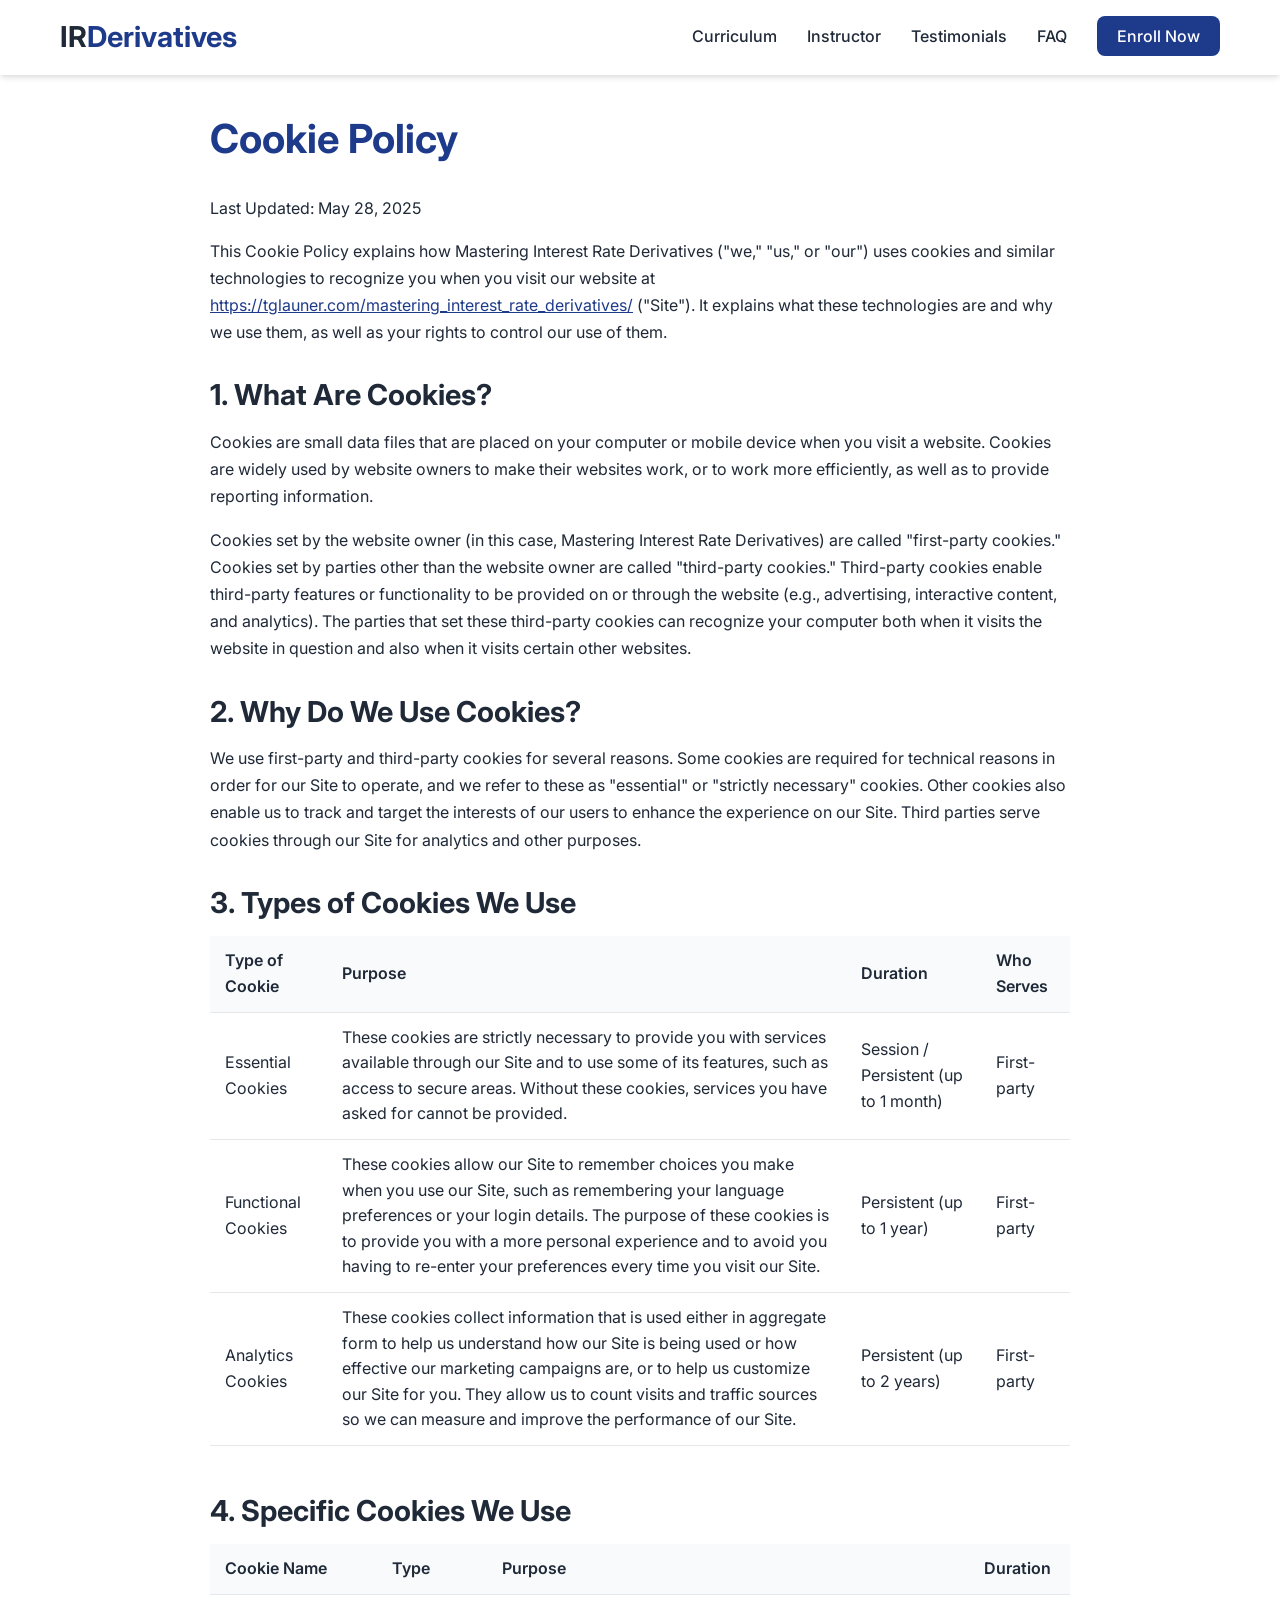
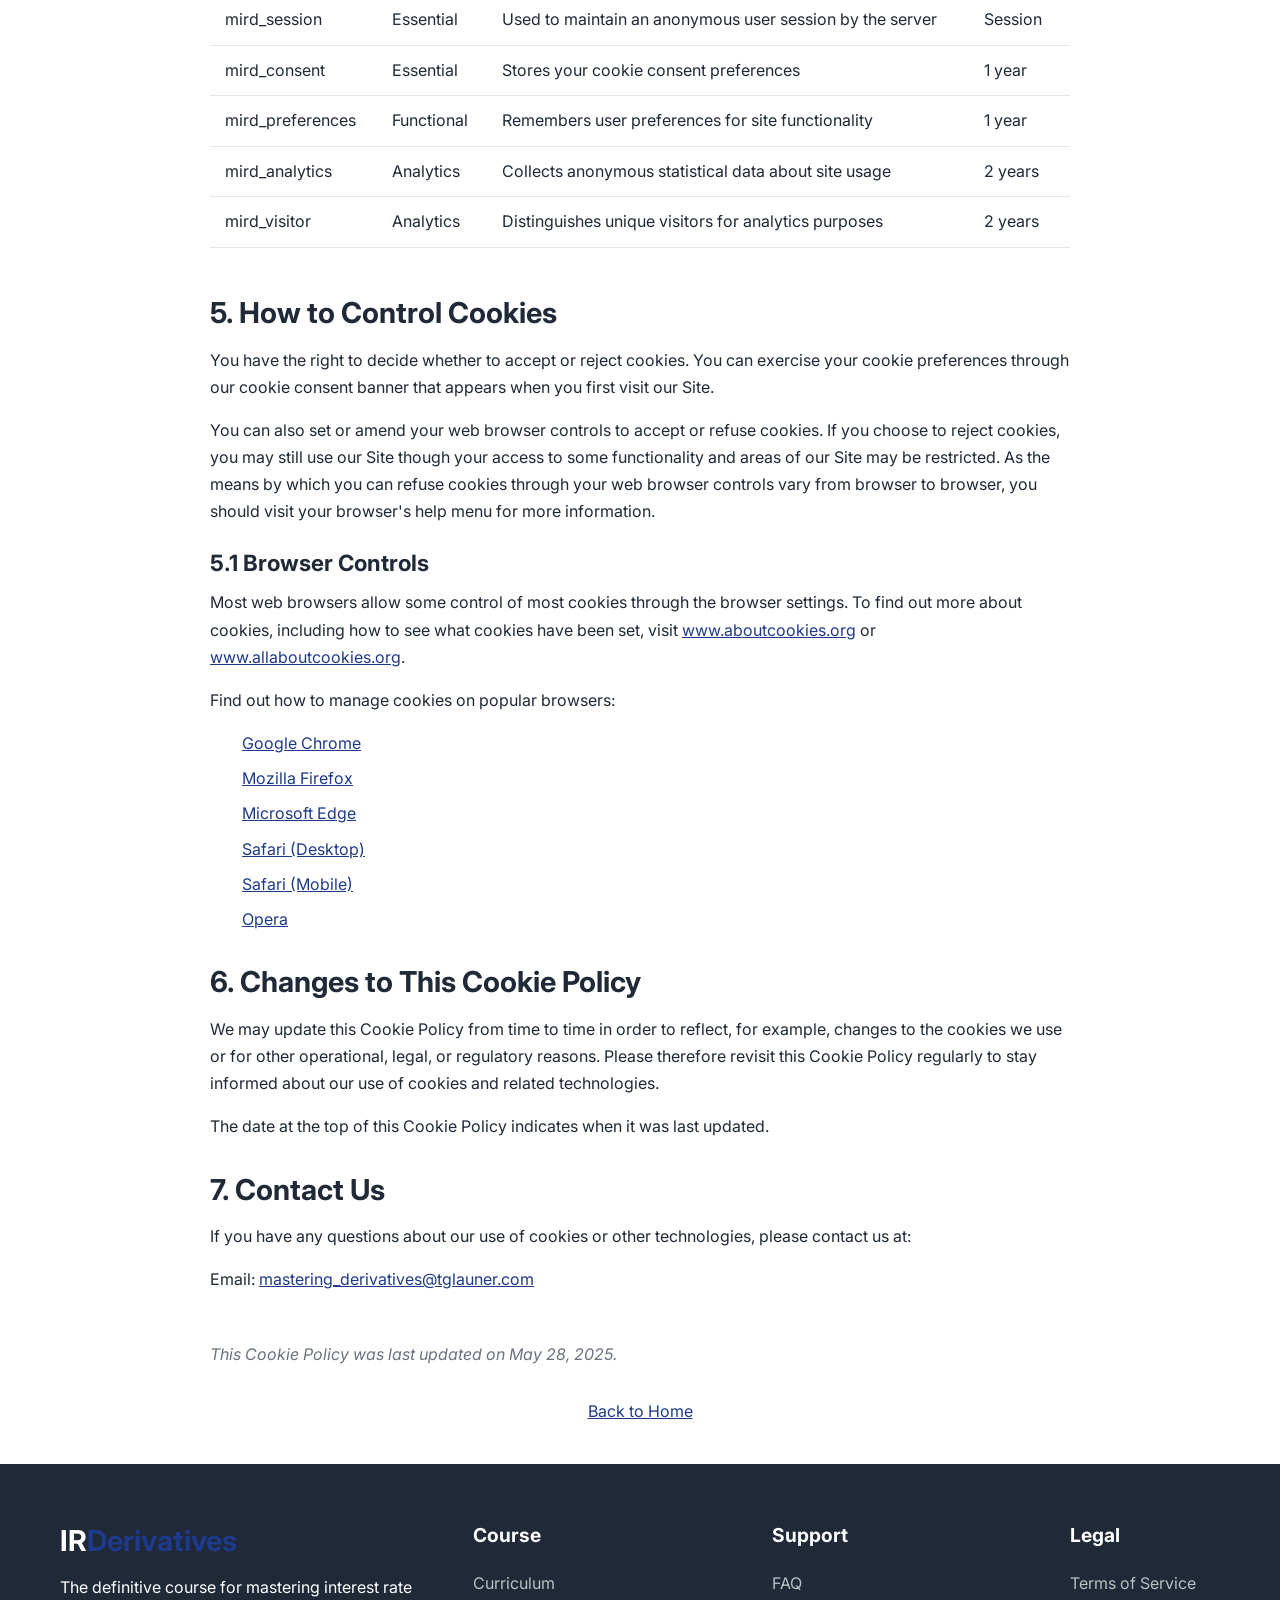
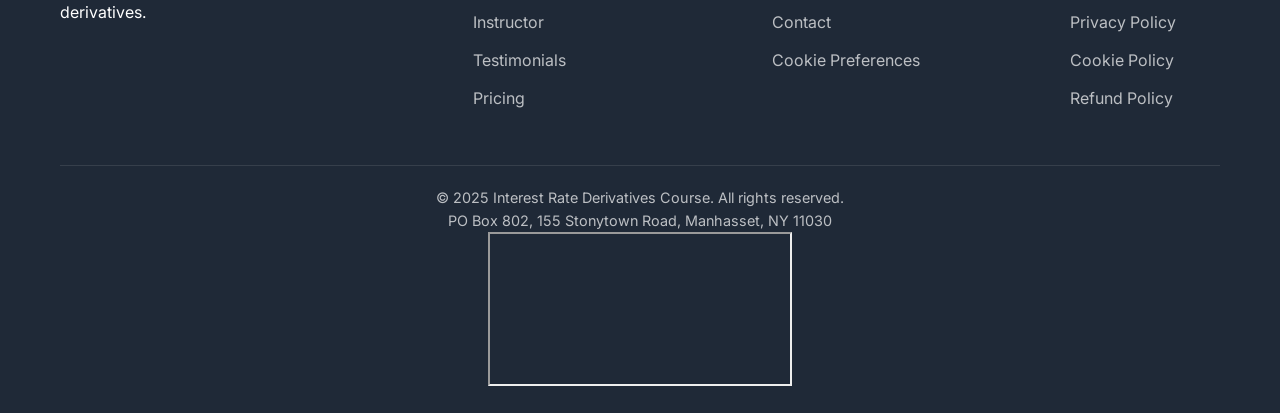
==== cookie-policy.html @ 21327c21 "Add local project files" ====
<!DOCTYPE html>
<html lang="en">
<head>
    <meta charset="UTF-8">
    <meta name="viewport" content="width=device-width, initial-scale=1.0">
    <title>Cookie Policy | Mastering Interest Rate Derivatives</title>
    <link rel="stylesheet" href="styles.css">
    <link rel="stylesheet" href="https://cdnjs.cloudflare.com/ajax/libs/font-awesome/6.0.0/css/all.min.css">
    <link rel="preconnect" href="https://fonts.googleapis.com">
    <link rel="preconnect" href="https://fonts.gstatic.com" crossorigin>
    <link href="https://fonts.googleapis.com/css2?family=Inter:wght@300;400;500;600;700&display=swap" rel="stylesheet">
    <link rel="icon" type="image/png" href="images/IRD_favicon.png">
    <style>
        .policy-content {
            max-width: 900px;
            margin: 0 auto;
            padding: 40px 20px;
        }
        
        .policy-content h1 {
            font-size: 2.5rem;
            margin-bottom: 2rem;
            color: var(--primary-color);
        }
        
        .policy-content h2 {
            font-size: 1.8rem;
            margin-top: 2rem;
            margin-bottom: 1rem;
            color: var(--text-color);
        }
        
        .policy-content h3 {
            font-size: 1.4rem;
            margin-top: 1.5rem;
            margin-bottom: 0.8rem;
            color: var(--text-color);
        }
        
        .policy-content p {
            margin-bottom: 1rem;
            line-height: 1.7;
        }
        
        .policy-content ul, .policy-content ol {
            margin-bottom: 1.5rem;
            padding-left: 2rem;
        }
        
        .policy-content li {
            margin-bottom: 0.5rem;
            line-height: 1.7;
        }
        
        .policy-content a {
            color: var(--primary-color);
            text-decoration: underline;
        }
        
        .policy-content a:hover {
            color: var(--secondary-color);
        }
        
        .policy-content .last-updated {
            font-style: italic;
            margin-top: 3rem;
            color: var(--light-text);
        }
        
        .policy-content .table-container {
            overflow-x: auto;
            margin-bottom: 2rem;
        }
        
        .policy-content table {
            width: 100%;
            border-collapse: collapse;
            margin-bottom: 1rem;
        }
        
        .policy-content th, .policy-content td {
            padding: 12px 15px;
            text-align: left;
            border-bottom: 1px solid var(--border-color);
        }
        
        .policy-content th {
            background-color: var(--light-background);
            font-weight: 600;
        }
        
        .policy-content tr:hover {
            background-color: rgba(0, 0, 0, 0.02);
        }
        
        .back-to-home {
            display: block;
            margin-top: 30px;
            text-align: center;
        }
    </style>
</head>
<body>
    <header>
        <div class="container">
            <div class="logo">
                <h1>IR<span>Derivatives</span></h1>
            </div>
            <nav>
                <ul>
                    <li><a href="index.html#curriculum">Curriculum</a></li>
                    <li><a href="index.html#instructor">Instructor</a></li>
                    <li><a href="index.html#testimonials">Testimonials</a></li>
                    <li><a href="index.html#faq">FAQ</a></li>
                    <li><a href="index.html#pricing" class="nav-cta">Enroll Now</a></li>
                </ul>
            </nav>
        </div>
    </header>

    <section class="policy-content">
        <h1>Cookie Policy</h1>
        
        <p>Last Updated: May 28, 2025</p>
        
        <p>This Cookie Policy explains how Mastering Interest Rate Derivatives ("we," "us," or "our") uses cookies and similar technologies to recognize you when you visit our website at <a href="https://tglauner.com/mastering_interest_rate_derivatives/">https://tglauner.com/mastering_interest_rate_derivatives/</a> ("Site"). It explains what these technologies are and why we use them, as well as your rights to control our use of them.</p>
        
        <h2>1. What Are Cookies?</h2>
        
        <p>Cookies are small data files that are placed on your computer or mobile device when you visit a website. Cookies are widely used by website owners to make their websites work, or to work more efficiently, as well as to provide reporting information.</p>
        
        <p>Cookies set by the website owner (in this case, Mastering Interest Rate Derivatives) are called "first-party cookies." Cookies set by parties other than the website owner are called "third-party cookies." Third-party cookies enable third-party features or functionality to be provided on or through the website (e.g., advertising, interactive content, and analytics). The parties that set these third-party cookies can recognize your computer both when it visits the website in question and also when it visits certain other websites.</p>
        
        <h2>2. Why Do We Use Cookies?</h2>
        
        <p>We use first-party and third-party cookies for several reasons. Some cookies are required for technical reasons in order for our Site to operate, and we refer to these as "essential" or "strictly necessary" cookies. Other cookies also enable us to track and target the interests of our users to enhance the experience on our Site. Third parties serve cookies through our Site for analytics and other purposes.</p>
        
        <h2>3. Types of Cookies We Use</h2>
        
        <div class="table-container">
            <table>
                <thead>
                    <tr>
                        <th>Type of Cookie</th>
                        <th>Purpose</th>
                        <th>Duration</th>
                        <th>Who Serves</th>
                    </tr>
                </thead>
                <tbody>
                    <tr>
                        <td>Essential Cookies</td>
                        <td>These cookies are strictly necessary to provide you with services available through our Site and to use some of its features, such as access to secure areas. Without these cookies, services you have asked for cannot be provided.</td>
                        <td>Session / Persistent (up to 1 month)</td>
                        <td>First-party</td>
                    </tr>
                    <tr>
                        <td>Functional Cookies</td>
                        <td>These cookies allow our Site to remember choices you make when you use our Site, such as remembering your language preferences or your login details. The purpose of these cookies is to provide you with a more personal experience and to avoid you having to re-enter your preferences every time you visit our Site.</td>
                        <td>Persistent (up to 1 year)</td>
                        <td>First-party</td>
                    </tr>
                    <tr>
                        <td>Analytics Cookies</td>
                        <td>These cookies collect information that is used either in aggregate form to help us understand how our Site is being used or how effective our marketing campaigns are, or to help us customize our Site for you. They allow us to count visits and traffic sources so we can measure and improve the performance of our Site.</td>
                        <td>Persistent (up to 2 years)</td>
                        <td>First-party</td>
                    </tr>
                </tbody>
            </table>
        </div>
        
        <h2>4. Specific Cookies We Use</h2>
        
        <div class="table-container">
            <table>
                <thead>
                    <tr>
                        <th>Cookie Name</th>
                        <th>Type</th>
                        <th>Purpose</th>
                        <th>Duration</th>
                    </tr>
                </thead>
                <tbody>
                    <tr>
                        <td>mird_session</td>
                        <td>Essential</td>
                        <td>Used to maintain an anonymous user session by the server</td>
                        <td>Session</td>
                    </tr>
                    <tr>
                        <td>mird_consent</td>
                        <td>Essential</td>
                        <td>Stores your cookie consent preferences</td>
                        <td>1 year</td>
                    </tr>
                    <tr>
                        <td>mird_preferences</td>
                        <td>Functional</td>
                        <td>Remembers user preferences for site functionality</td>
                        <td>1 year</td>
                    </tr>
                    <tr>
                        <td>mird_analytics</td>
                        <td>Analytics</td>
                        <td>Collects anonymous statistical data about site usage</td>
                        <td>2 years</td>
                    </tr>
                    <tr>
                        <td>mird_visitor</td>
                        <td>Analytics</td>
                        <td>Distinguishes unique visitors for analytics purposes</td>
                        <td>2 years</td>
                    </tr>
                </tbody>
            </table>
        </div>
        
        <h2>5. How to Control Cookies</h2>
        
        <p>You have the right to decide whether to accept or reject cookies. You can exercise your cookie preferences through our cookie consent banner that appears when you first visit our Site.</p>
        
        <p>You can also set or amend your web browser controls to accept or refuse cookies. If you choose to reject cookies, you may still use our Site though your access to some functionality and areas of our Site may be restricted. As the means by which you can refuse cookies through your web browser controls vary from browser to browser, you should visit your browser's help menu for more information.</p>
        
        <h3>5.1 Browser Controls</h3>
        <p>Most web browsers allow some control of most cookies through the browser settings. To find out more about cookies, including how to see what cookies have been set, visit <a href="https://www.aboutcookies.org/" target="_blank">www.aboutcookies.org</a> or <a href="https://www.allaboutcookies.org/" target="_blank">www.allaboutcookies.org</a>.</p>
        
        <p>Find out how to manage cookies on popular browsers:</p>
        <ul>
            <li><a href="https://support.google.com/accounts/answer/61416" target="_blank">Google Chrome</a></li>
            <li><a href="https://support.mozilla.org/en-US/kb/enhanced-tracking-protection-firefox-desktop" target="_blank">Mozilla Firefox</a></li>
            <li><a href="https://support.microsoft.com/en-us/windows/microsoft-edge-browsing-data-and-privacy-bb8174ba-9d73-dcf2-9b4a-c582b4e640dd" target="_blank">Microsoft Edge</a></li>
            <li><a href="https://support.apple.com/en-us/HT201265" target="_blank">Safari (Desktop)</a></li>
            <li><a href="https://support.apple.com/en-us/HT201265" target="_blank">Safari (Mobile)</a></li>
            <li><a href="https://help.opera.com/en/latest/web-preferences/" target="_blank">Opera</a></li>
        </ul>
        
        <h2>6. Changes to This Cookie Policy</h2>
        
        <p>We may update this Cookie Policy from time to time in order to reflect, for example, changes to the cookies we use or for other operational, legal, or regulatory reasons. Please therefore revisit this Cookie Policy regularly to stay informed about our use of cookies and related technologies.</p>
        
        <p>The date at the top of this Cookie Policy indicates when it was last updated.</p>
        
        <h2>7. Contact Us</h2>
        
        <p>If you have any questions about our use of cookies or other technologies, please contact us at:</p>
        <p>Email: <a href="mailto:mastering_derivatives@tglauner.com">mastering_derivatives@tglauner.com</a></p>
        
        <p class="last-updated">This Cookie Policy was last updated on May 28, 2025.</p>
        
        <a href="index.html" class="back-to-home">Back to Home</a>
    </section>

    <div id="footer-placeholder"></div>

    <script src="script.js"></script>
    <script src="footer.js"></script>
</body>
</html>
---- styles.css ----
/* Global Styles */
:root {
    --primary-color: #1e3a8a;
    --secondary-color: #1e40af;
    --accent-color: #dc2626;
    --text-color: #1f2937;
    --light-text: #6b7280;
    --background-color: #ffffff;
    --light-background: #f8fafc;
    --border-color: #e5e7eb;
    --success-color: #10b981;
    --danger-color: #ef4444;
    --box-shadow: 0 4px 6px -1px rgba(0, 0, 0, 0.1), 0 2px 4px -1px rgba(0, 0, 0, 0.06);
    --border-radius: 8px;
    --transition: all 0.3s ease;
}

* {
    margin: 0;
    padding: 0;
    box-sizing: border-box;
}

body {
    font-family: 'Inter', sans-serif;
    color: var(--text-color);
    line-height: 1.6;
    background-color: var(--background-color);
}

.container {
    width: 100%;
    max-width: 1200px;
    margin: 0 auto;
    padding: 0 20px;
}

h1, h2, h3, h4, h5, h6 {
    font-weight: 700;
    line-height: 1.2;
    margin-bottom: 1rem;
}

p {
    margin-bottom: 1rem;
}

a {
    text-decoration: none;
    color: var(--primary-color);
    transition: var(--transition);
}

a:hover {
    color: var(--secondary-color);
}

ul {
    list-style: none;
}

img {
    max-width: 100%;
    height: auto;
}

section {
    padding: 80px 0;
}

.highlight {
    color: var(--danger-color);
    font-weight: 700;
}

/* Header Styles */
header {
    background-color: var(--background-color);
    box-shadow: var(--box-shadow);
    position: sticky;
    top: 0;
    z-index: 100;
    padding: 20px 0;
}

header .container {
    display: flex;
    justify-content: space-between;
    align-items: center;
}

.logo h1 {
    font-size: 1.8rem;
    margin-bottom: 0;
}

.logo span {
    color: var(--primary-color);
}

nav ul {
    display: flex;
    gap: 30px;
}

nav a {
    color: var(--text-color);
    font-weight: 500;
}

nav a:hover {
    color: var(--primary-color);
}

.nav-cta {
    background-color: var(--primary-color);
    color: white !important;
    padding: 10px 20px;
    border-radius: var(--border-radius);
}

.nav-cta:hover {
    background-color: var(--secondary-color);
}

/* Hero Section */
.hero {
    background: linear-gradient(135deg, #f0f9ff 0%, #e0f2fe 100%);
    padding: 100px 0;
}

.hero-content {
    display: flex;
    align-items: center;
    gap: 60px;
}

.hero-text {
    flex: 1;
}

.hero-text h1 {
    font-size: 3rem;
    margin-bottom: 0.5rem;
    color: var(--text-color);
}

.hero-text h2 {
    font-size: 1.8rem;
    color: var(--primary-color);
    margin-bottom: 1rem;
}

.hero-image {
    flex: 1;
    border-radius: var(--border-radius);
    overflow: hidden;
    box-shadow: var(--box-shadow);
}

.rating {
    display: flex;
    align-items: center;
    gap: 10px;
    margin-bottom: 1.5rem;
}

.stars {
    color: var(--accent-color);
}

.cta-container {
    margin-top: 2rem;
}

.price-container {
    display: flex;
    align-items: center;
    gap: 15px;
    margin-bottom: 1rem;
}

.original-price {
    font-size: 1.5rem;
    color: var(--light-text);
    text-decoration: line-through;
}

.discount-price {
    font-size: 2rem;
    font-weight: 700;
    color: var(--primary-color);
}

.cta-button {
    display: inline-block;
    background-color: var(--accent-color);
    color: white;
    font-weight: 700;
    padding: 15px 30px;
    border-radius: var(--border-radius);
    font-size: 1.1rem;
    transition: var(--transition);
    margin-bottom: 1rem;
}

.cta-button:hover {
    background-color: #e89806;
    color: white;
    transform: translateY(-2px);
}

.countdown-container {
    margin-top: 1rem;
}

.countdown-container p {
    font-size: 0.9rem;
    margin-bottom: 0.5rem;
}

#countdown {
    display: flex;
    gap: 15px;
}

.countdown-item {
    display: flex;
    flex-direction: column;
    align-items: center;
    background-color: var(--primary-color);
    color: white;
    padding: 10px;
    border-radius: var(--border-radius);
    min-width: 60px;
}

.countdown-item span:first-child {
    font-size: 1.5rem;
    font-weight: 700;
}

.countdown-label {
    font-size: 0.8rem;
}

/* Value Proposition Section */
.value-proposition {
    background-color: var(--background-color);
    text-align: center;
}

.value-proposition h2 {
    font-size: 2.2rem;
    margin-bottom: 3rem;
}

.benefits {
    display: grid;
    grid-template-columns: repeat(auto-fit, minmax(250px, 1fr));
    gap: 30px;
}

.benefit-card {
    background-color: var(--light-background);
    padding: 30px;
    border-radius: var(--border-radius);
    box-shadow: var(--box-shadow);
    transition: var(--transition);
}

.benefit-card:hover {
    transform: translateY(-5px);
}

.benefit-icon {
    font-size: 2.5rem;
    color: var(--primary-color);
    margin-bottom: 1rem;
}

.benefit-card h3 {
    font-size: 1.3rem;
    margin-bottom: 1rem;
}

/* Instructor Section */
.instructor {
    background-color: var(--light-background);
}

.instructor-profile {
    display: flex;
    align-items: center;
    gap: 50px;
}

.instructor-image {
    flex: 1;
    max-width: 400px;
}

.instructor-image img {
    border-radius: var(--border-radius);
    box-shadow: var(--box-shadow);
}

.instructor-info {
    flex: 1.5;
}

.instructor-info h2 {
    font-size: 2.2rem;
}

.instructor-info h3 {
    font-size: 1.8rem;
    color: var(--primary-color);
    margin-bottom: 0.5rem;
}

.instructor-title {
    font-size: 1.1rem;
    color: var(--light-text);
    margin-bottom: 1.5rem;
}

.instructor-credentials {
    display: flex;
    flex-wrap: wrap;
    gap: 20px;
    margin-top: 1.5rem;
}

.credential {
    display: flex;
    align-items: center;
    gap: 10px;
    background-color: var(--background-color);
    padding: 10px 15px;
    border-radius: var(--border-radius);
    box-shadow: var(--box-shadow);
}

.credential i {
    color: var(--primary-color);
}

/* Curriculum Section */
.curriculum h2 {
    font-size: 2.2rem;
    text-align: center;
    margin-bottom: 3rem;
}

.curriculum-container {
    display: grid;
    grid-template-columns: 2fr 1fr;
    gap: 40px;
}

.module {
    background-color: var(--light-background);
    border-radius: var(--border-radius);
    overflow: hidden;
    margin-bottom: 15px;
    box-shadow: var(--box-shadow);
}

.module-header {
    display: flex;
    justify-content: space-between;
    align-items: center;
    padding: 20px;
    background-color: var(--background-color);
    cursor: pointer;
}

.module-header h3 {
    margin-bottom: 0;
    font-size: 1.1rem;
}

.toggle-icon {
    color: var(--primary-color);
    transition: var(--transition);
}

.module-content {
    padding: 0 20px 20px;
    display: none;
}

.module-content ul {
    margin-top: 1rem;
    padding-left: 20px;
}

.module-content ul li {
    margin-bottom: 0.5rem;
    position: relative;
    padding-left: 20px;
}

.module-content ul li:before {
    content: "•";
    color: var(--primary-color);
    position: absolute;
    left: 0;
}

.preview-container {
    background-color: var(--light-background);
    padding: 30px;
    border-radius: var(--border-radius);
    box-shadow: var(--box-shadow);
}

.preview-container h3 {
    text-align: center;
    margin-bottom: 1.5rem;
}

.video-preview {
    position: relative;
    border-radius: var(--border-radius);
    overflow: hidden;
    margin-bottom: 1.5rem;
    cursor: pointer;
}

.play-button {
    position: absolute;
    top: 50%;
    left: 50%;
    transform: translate(-50%, -50%);
    background-color: rgba(0, 0, 0, 0.7);
    color: white;
    width: 60px;
    height: 60px;
    border-radius: 50%;
    display: flex;
    justify-content: center;
    align-items: center;
    font-size: 1.5rem;
    transition: var(--transition);
}

.video-preview:hover .play-button {
    background-color: var(--primary-color);
}

.secondary-cta {
    display: block;
    background-color: var(--primary-color);
    color: white;
    text-align: center;
    padding: 15px;
    border-radius: var(--border-radius);
    font-weight: 600;
    transition: var(--transition);
}

.secondary-cta:hover {
    background-color: var(--secondary-color);
    color: white;
}

/* Audience Section */
.audience {
    background-color: var(--light-background);
    text-align: center;
}

.audience h2 {
    font-size: 2.2rem;
    margin-bottom: 3rem;
}

.persona-cards {
    display: grid;
    grid-template-columns: repeat(auto-fit, minmax(220px, 1fr));
    gap: 30px;
}

.persona-card {
    background-color: var(--background-color);
    padding: 30px;
    border-radius: var(--border-radius);
    box-shadow: var(--box-shadow);
    transition: var(--transition);
}

.persona-card:hover {
    transform: translateY(-5px);
}

.persona-icon {
    font-size: 2.5rem;
    color: var(--primary-color);
    margin-bottom: 1rem;
}

.persona-card h3 {
    font-size: 1.3rem;
    margin-bottom: 1rem;
}

/* Testimonials Section */
.testimonials {
    text-align: center;
}

.testimonials h2 {
    font-size: 2.2rem;
    margin-bottom: 3rem;
}

.testimonial-cards {
    display: grid;
    grid-template-columns: repeat(auto-fit, minmax(300px, 1fr));
    gap: 30px;
}

.testimonial-card {
    background-color: var(--light-background);
    padding: 30px;
    border-radius: var(--border-radius);
    box-shadow: var(--box-shadow);
    text-align: left;
}

.testimonial-rating {
    color: var(--accent-color);
    margin-bottom: 1rem;
}

.testimonial-text {
    font-style: italic;
    margin-bottom: 1.5rem;
}

.testimonial-author {
    display: flex;
    align-items: center;
    gap: 15px;
}

.testimonial-author img {
    width: 50px;
    height: 50px;
    border-radius: 50%;
    object-fit: cover;
}

.testimonial-author h4 {
    margin-bottom: 0.2rem;
}

.testimonial-author p {
    font-size: 0.9rem;
    color: var(--light-text);
    margin-bottom: 0;
}

/* Offer Section */
.offer {
    background: linear-gradient(135deg, #1e3a8a 0%, #3b82f6 100%);
    color: white;
}

.offer-content {
    background-color: rgba(255, 255, 255, 0.1);
    padding: 40px;
    border-radius: var(--border-radius);
    box-shadow: var(--box-shadow);
    position: relative;
    overflow: hidden;
}

.offer-badge {
    position: absolute;
    top: 40px;
    right: -55px;
    background-color: var(--accent-color);
    color: white;
    padding: 5px 50px;
    transform: rotate(45deg);
    font-weight: 700;
    font-size: 0.9rem;
}

.offer h2 {
    font-size: 2.2rem;
    margin-bottom: 2rem;
    text-align: center;
}

.offer-details {
    display: flex;
    justify-content: space-around;
    align-items: center;
    flex-wrap: wrap;
    gap: 30px;
    margin-bottom: 2rem;
}

.offer-pricing {
    display: flex;
    align-items: center;
    gap: 15px;
}

.offer-pricing .original-price {
    color: rgba(255, 255, 255, 0.7);
}

.offer-pricing .discount-price {
    color: white;
    font-size: 2.5rem;
}

#countdown-offer {
    display: flex;
    gap: 15px;
}

#countdown-offer .countdown-item {
    background-color: rgba(255, 255, 255, 0.2);
}

.coupon-code {
    text-align: center;
    margin-bottom: 2rem;
}

.coupon-code p {
    margin-bottom: 0.5rem;
}

.coupon-code .code {
    display: inline-block;
    background-color: white;
    color: var(--primary-color);
    padding: 10px 20px;
    border-radius: var(--border-radius);
    font-weight: 700;
    font-size: 1.2rem;
    letter-spacing: 1px;
}

.offer-features {
    margin-bottom: 2rem;
}

.offer-features h3 {
    margin-bottom: 1rem;
}

.offer-features ul {
    display: grid;
    grid-template-columns: repeat(auto-fit, minmax(250px, 1fr));
    gap: 15px;
}

.offer-features li {
    display: flex;
    align-items: center;
    gap: 10px;
}

.offer-features li i {
    color: var(--accent-color);
}

.primary-cta {
    display: block;
    background-color: var(--accent-color);
    color: white;
    text-align: center;
    padding: 15px;
    border-radius: var(--border-radius);
    font-weight: 700;
    font-size: 1.2rem;
    margin: 0 auto;
    max-width: 400px;
    transition: var(--transition);
}

.primary-cta:hover {
    background-color: #e89806;
    color: white;
    transform: translateY(-2px);
}

.seats-limited {
    text-align: center;
    margin-top: 1rem;
    font-size: 0.9rem;
}

/* FAQ Section */
.faq h2 {
    font-size: 2.2rem;
    text-align: center;
    margin-bottom: 3rem;
}

.faq-item {
    background-color: var(--light-background);
    border-radius: var(--border-radius);
    overflow: hidden;
    margin-bottom: 15px;
    box-shadow: var(--box-shadow);
}

.faq-question {
    display: flex;
    justify-content: space-between;
    align-items: center;
    padding: 20px;
    background-color: var(--background-color);
    cursor: pointer;
}

.faq-question h3 {
    margin-bottom: 0;
    font-size: 1.1rem;
}

.faq-answer {
    padding: 0 20px 20px;
    display: none;
}

/* Guarantee Section */
.guarantee {
    background-color: var(--light-background);
}

.guarantee-content {
    display: flex;
    align-items: center;
    gap: 30px;
    background-color: var(--background-color);
    padding: 40px;
    border-radius: var(--border-radius);
    box-shadow: var(--box-shadow);
}

.guarantee-icon {
    font-size: 3rem;
    color: var(--success-color);
}

.guarantee-text h2 {
    font-size: 1.8rem;
    margin-bottom: 1rem;
}

.guarantee-text p {
    margin-bottom: 0;
}

/* Final CTA Section */
.final-cta {
    text-align: center;
    background: linear-gradient(135deg, #f0f9ff 0%, #e0f2fe 100%);
}

.final-cta h2 {
    font-size: 2.2rem;
    margin-bottom: 1rem;
}

.final-cta p {
    font-size: 1.2rem;
    margin-bottom: 2rem;
}

.final-countdown {
    margin-top: 1.5rem;
}

.final-countdown p {
    font-size: 1rem;
    margin-bottom: 0;
}

#final-timer {
    font-weight: 700;
    color: var(--primary-color);
}

/* Footer */
footer {
    background-color: #1f2937;
    color: white;
    padding: 60px 0 20px;
}

.footer-content {
    display: flex;
    justify-content: space-between;
    flex-wrap: wrap;
    gap: 40px;
    margin-bottom: 40px;
}

.footer-logo {
    flex: 1;
    min-width: 250px;
}

.footer-logo h2 {
    font-size: 1.8rem;
    margin-bottom: 1rem;
}

.footer-logo span {
    color: var(--primary-color);
}

.footer-links {
    flex: 2;
    display: flex;
    justify-content: space-between;
    flex-wrap: wrap;
    gap: 30px;
}

.footer-column {
    min-width: 150px;
}

.footer-column h3 {
    font-size: 1.2rem;
    margin-bottom: 1.5rem;
    color: white;
}

.footer-column ul li {
    margin-bottom: 0.8rem;
}

.footer-column a {
    color: rgba(255, 255, 255, 0.7);
    transition: var(--transition);
}

.footer-column a:hover {
    color: white;
}

.footer-bottom {
    text-align: center;
    padding-top: 20px;
    border-top: 1px solid rgba(255, 255, 255, 0.1);
}

.footer-bottom p {
    font-size: 0.9rem;
    color: rgba(255, 255, 255, 0.7);
    margin-bottom: 0;
}

.footer-contact {
    margin-top: 20px;
}

.footer-contact .address {
    margin-bottom: 10px;
}

.footer-contact iframe {
    width: 100%;
    border: 0;
    height: 200px;
}

/* Responsive Styles */
@media (max-width: 992px) {
    .hero-content {
        flex-direction: column;
    }
    
    .instructor-profile {
        flex-direction: column;
    }
    
    .curriculum-container {
        grid-template-columns: 1fr;
    }
    
    .guarantee-content {
        flex-direction: column;
        text-align: center;
    }
}

@media (max-width: 768px) {
    header .container {
        flex-direction: column;
        gap: 20px;
    }
    
    nav ul {
        flex-wrap: wrap;
        justify-content: center;
        gap: 15px;
    }
    
    .hero {
        padding: 60px 0;
    }
    
    .hero-text h1 {
        font-size: 2.5rem;
    }
    
    .hero-text h2 {
        font-size: 1.5rem;
    }
    
    section {
        padding: 60px 0;
    }
    
    .value-proposition h2,
    .instructor-info h2,
    .curriculum h2,
    .audience h2,
    .testimonials h2,
    .offer h2,
    .faq h2,
    .final-cta h2 {
        font-size: 1.8rem;
    }
    
    .offer-details {
        flex-direction: column;
        gap: 20px;
    }
}

@media (max-width: 576px) {
    .countdown-item {
        min-width: 50px;
        padding: 8px;
    }
    
    .countdown-item span:first-child {
        font-size: 1.2rem;
    }
    
    .countdown-label {
        font-size: 0.7rem;
    }
    
    .benefit-card,
    .persona-card,
    .testimonial-card {
        padding: 20px;
    }
    
    .offer-content {
        padding: 30px 20px;
    }
    
    .primary-cta,
    .secondary-cta {
        padding: 12px;
        font-size: 1rem;
    }
}
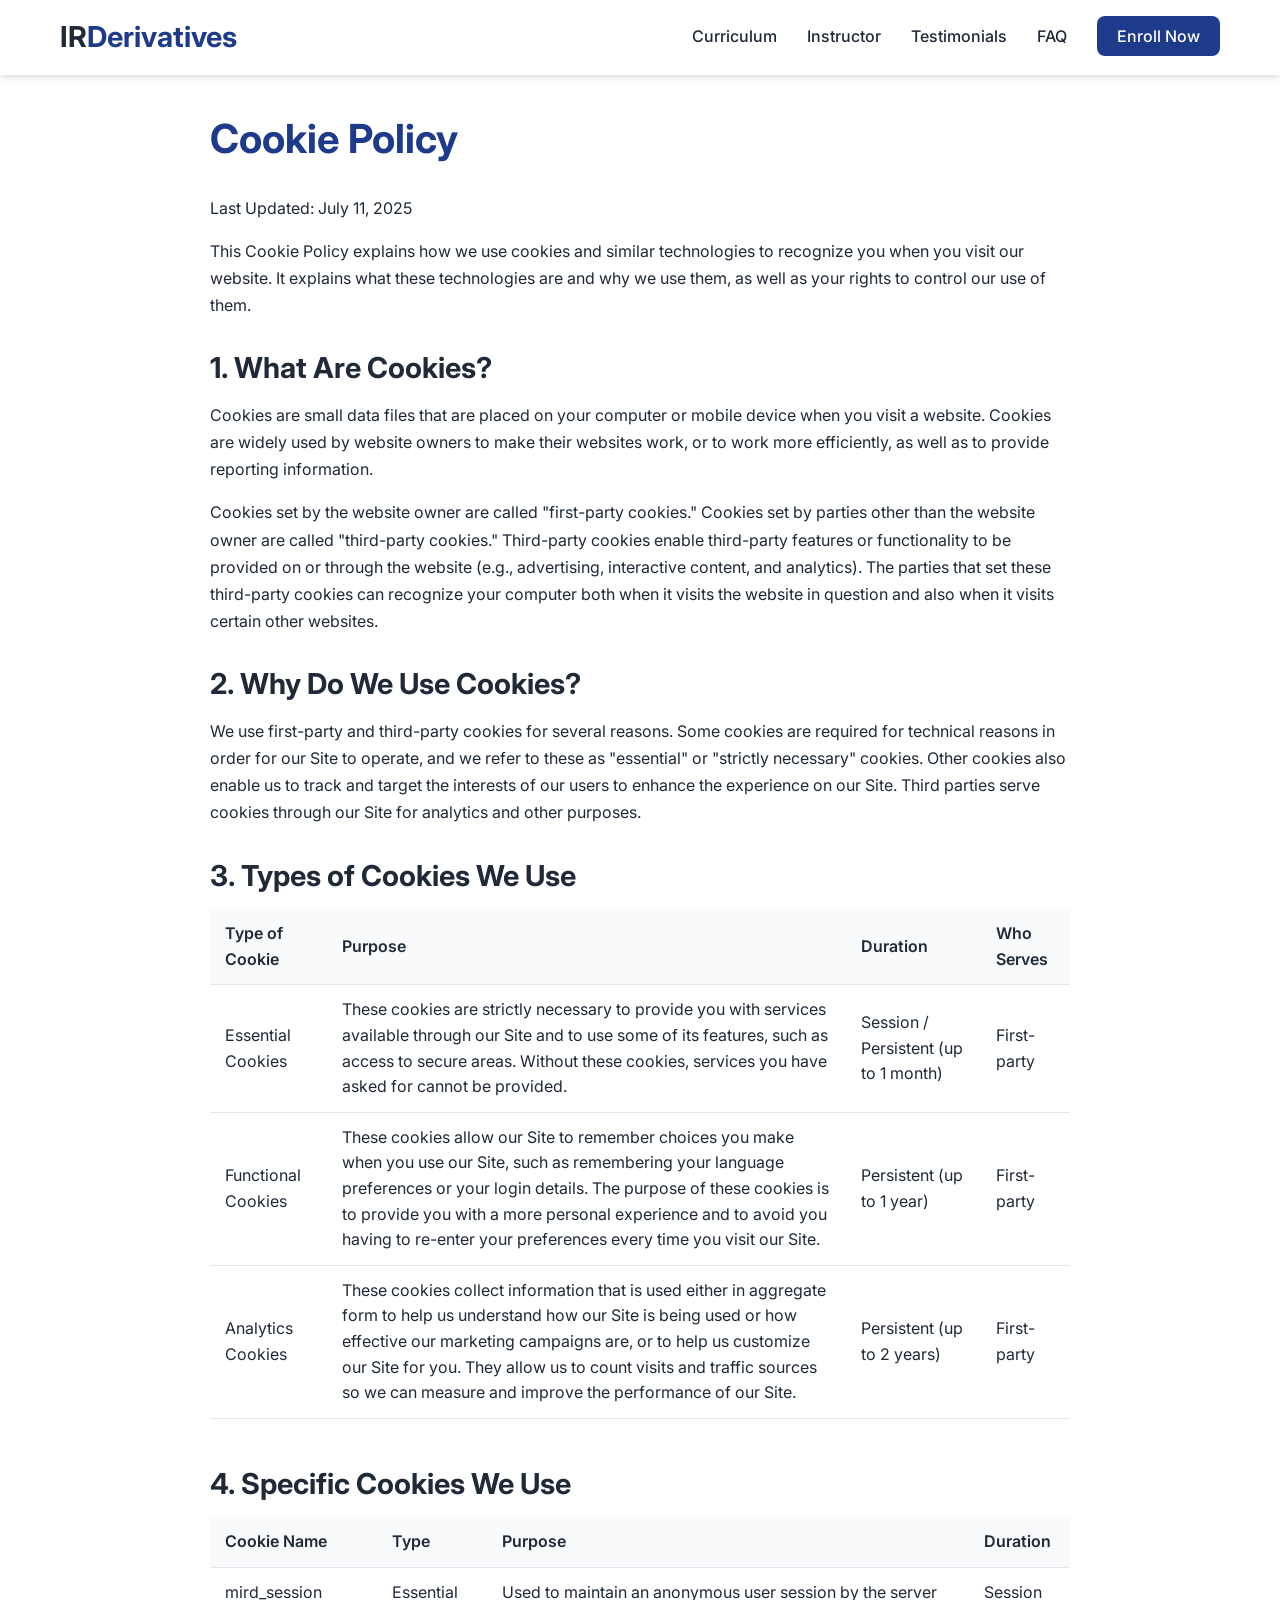
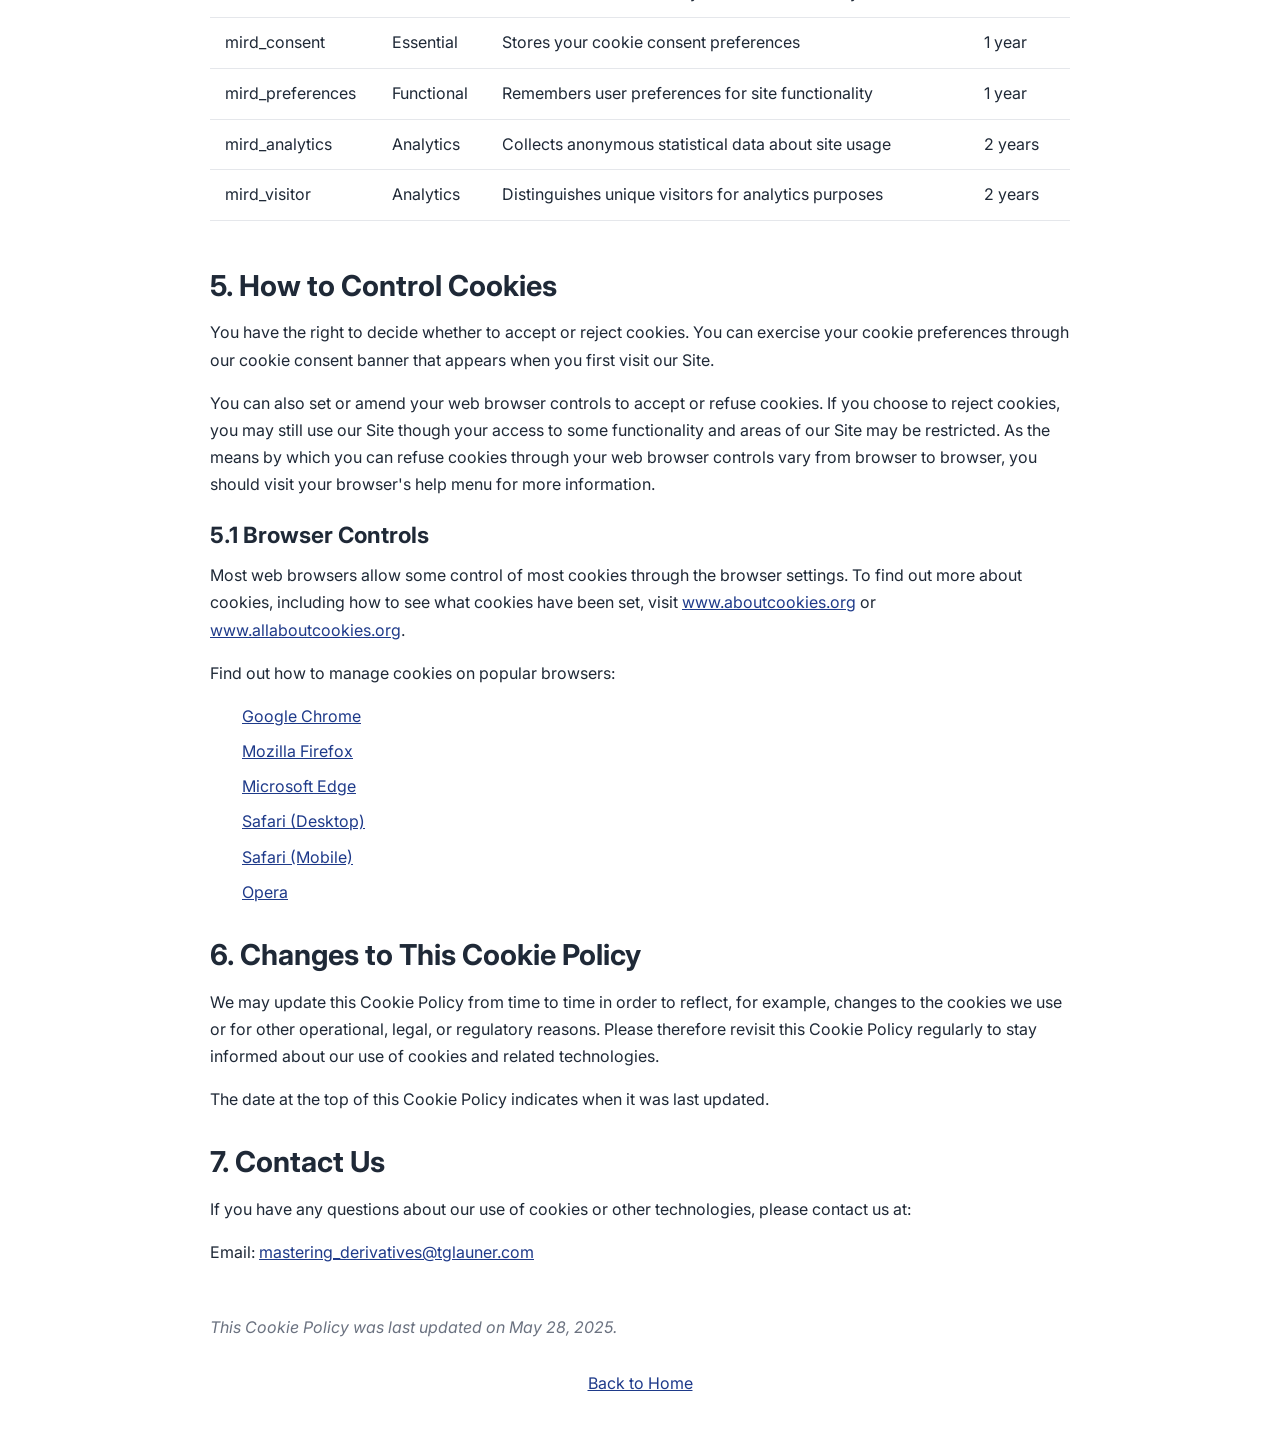
==== commit 8b5eb477: "Multiple small changes to make it all work" ====
--- a/cookie-policy.html
+++ b/cookie-policy.html
@@ -121,15 +121,15 @@
     <section class="policy-content">
         <h1>Cookie Policy</h1>
         
-        <p>Last Updated: May 28, 2025</p>
-        
-        <p>This Cookie Policy explains how Mastering Interest Rate Derivatives ("we," "us," or "our") uses cookies and similar technologies to recognize you when you visit our website at <a href="https://tglauner.com/mastering_interest_rate_derivatives/">https://tglauner.com/mastering_interest_rate_derivatives/</a> ("Site"). It explains what these technologies are and why we use them, as well as your rights to control our use of them.</p>
+        <p>Last Updated: July 11, 2025</p>
+        
+        <p>This Cookie Policy explains how we use cookies and similar technologies to recognize you when you visit our website. It explains what these technologies are and why we use them, as well as your rights to control our use of them.</p>
         
         <h2>1. What Are Cookies?</h2>
         
         <p>Cookies are small data files that are placed on your computer or mobile device when you visit a website. Cookies are widely used by website owners to make their websites work, or to work more efficiently, as well as to provide reporting information.</p>
         
-        <p>Cookies set by the website owner (in this case, Mastering Interest Rate Derivatives) are called "first-party cookies." Cookies set by parties other than the website owner are called "third-party cookies." Third-party cookies enable third-party features or functionality to be provided on or through the website (e.g., advertising, interactive content, and analytics). The parties that set these third-party cookies can recognize your computer both when it visits the website in question and also when it visits certain other websites.</p>
+        <p>Cookies set by the website owner are called "first-party cookies." Cookies set by parties other than the website owner are called "third-party cookies." Third-party cookies enable third-party features or functionality to be provided on or through the website (e.g., advertising, interactive content, and analytics). The parties that set these third-party cookies can recognize your computer both when it visits the website in question and also when it visits certain other websites.</p>
         
         <h2>2. Why Do We Use Cookies?</h2>
         
--- a/styles.css
+++ b/styles.css
@@ -973,3 +973,14 @@
         font-size: 1rem;
     }
 }
+
+
+.guarantee-text {
+    font-weight: 700;
+    color: var(--primary-color);
+    font-size: 1.5rem; /* Increased font size */
+    text-align: center;
+    display: block;
+    margin-top: 15px;
+}
+
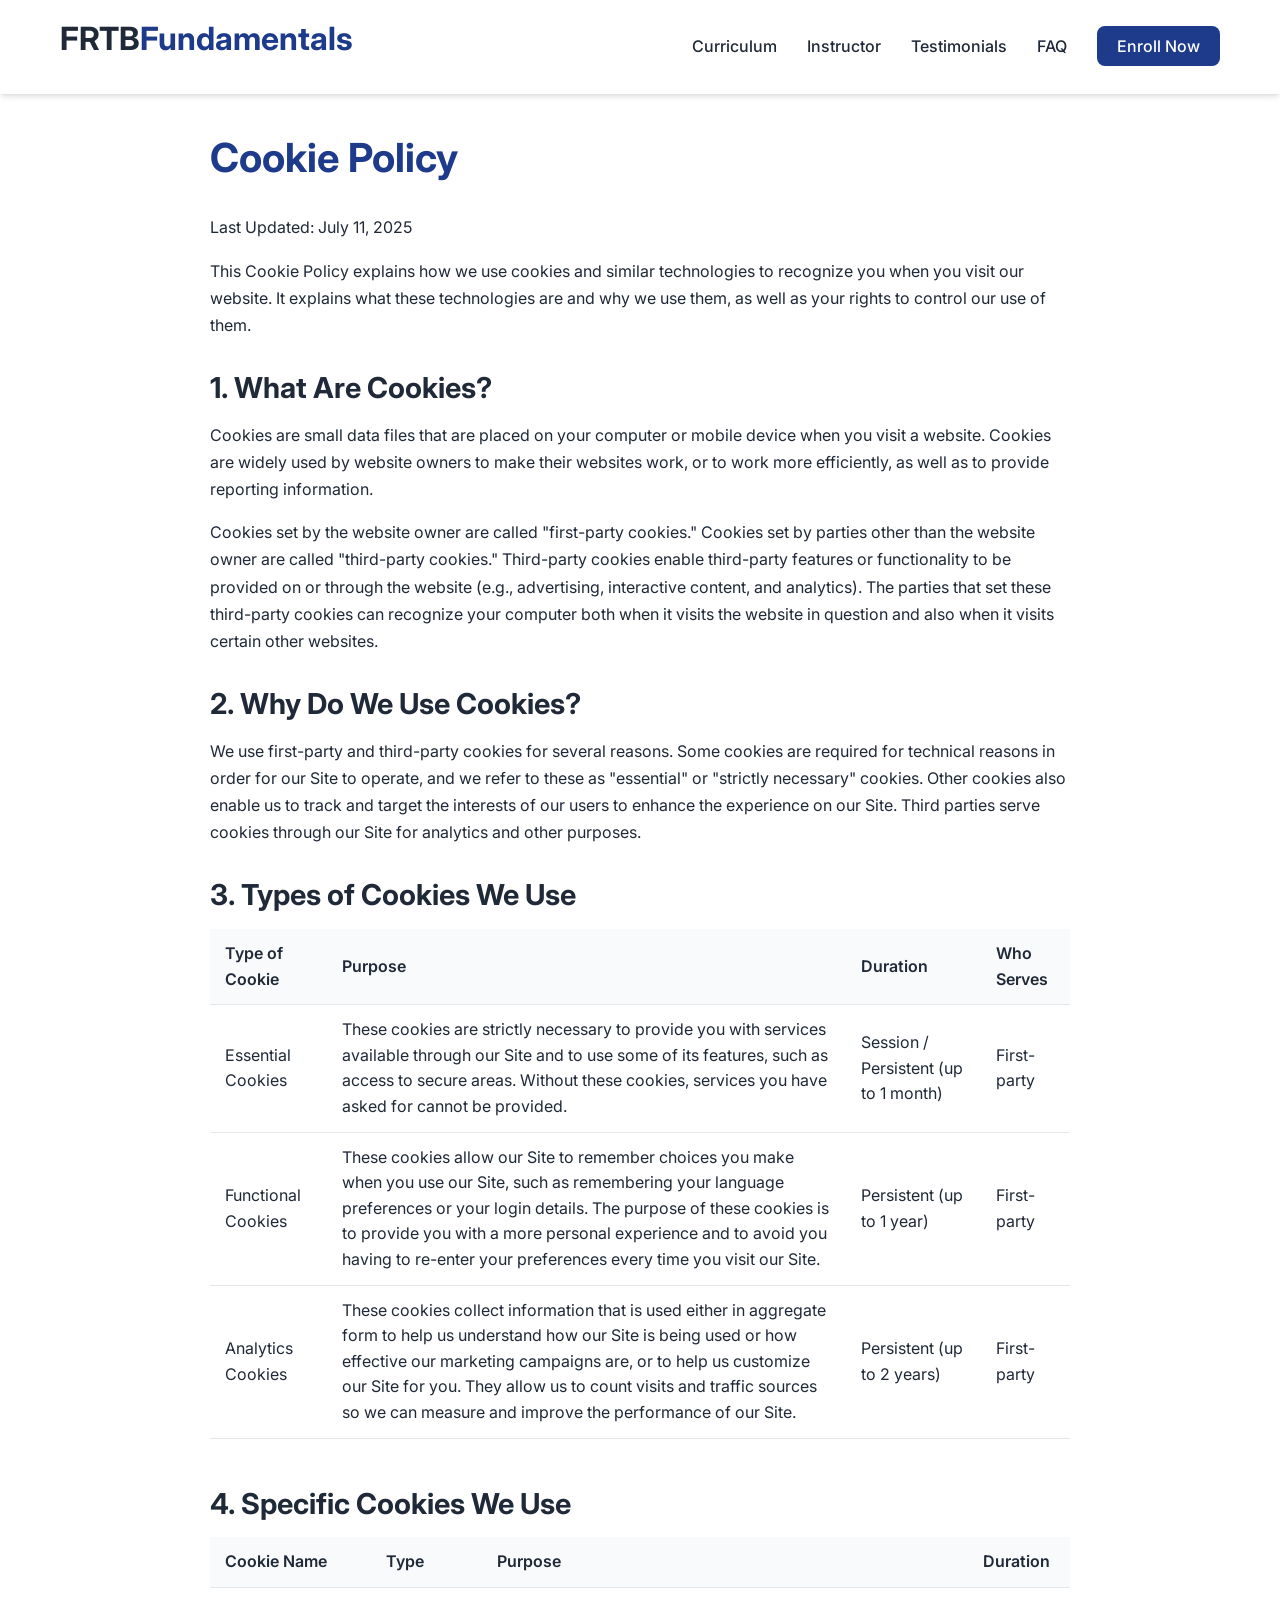
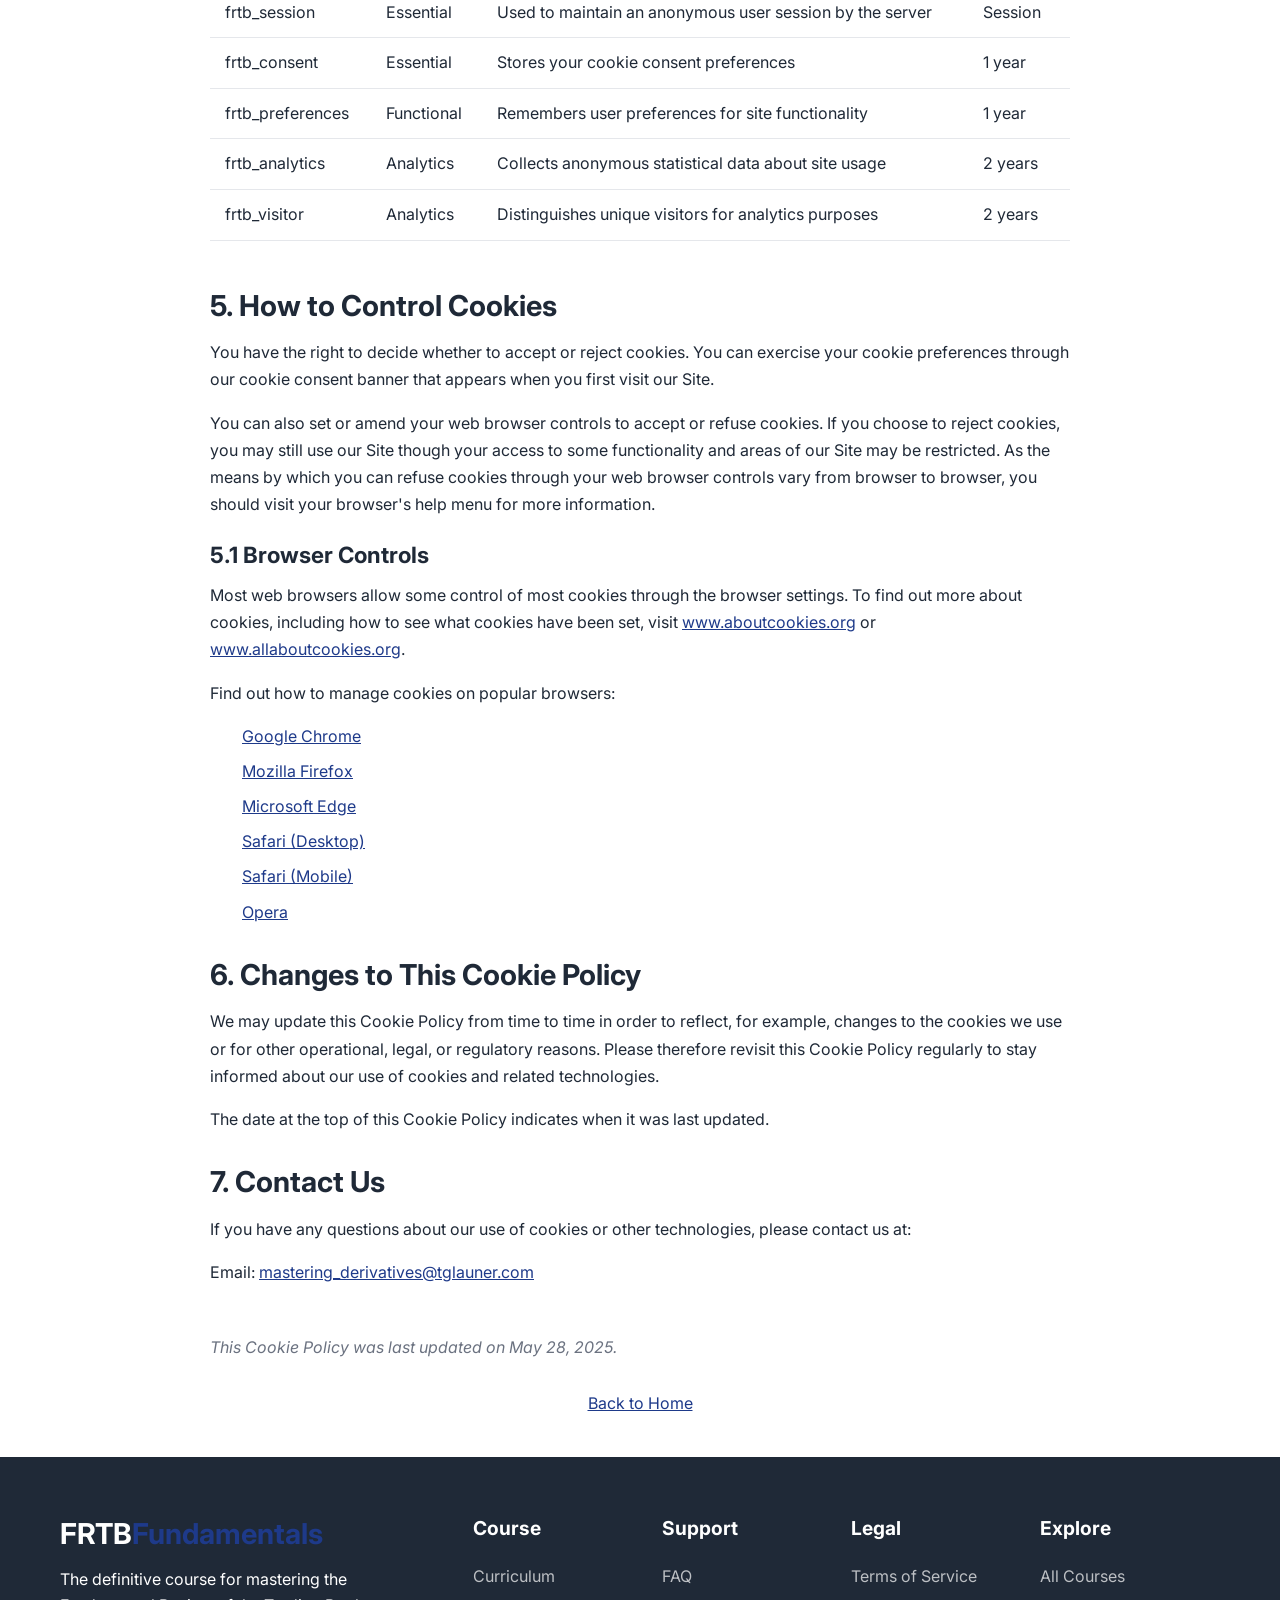
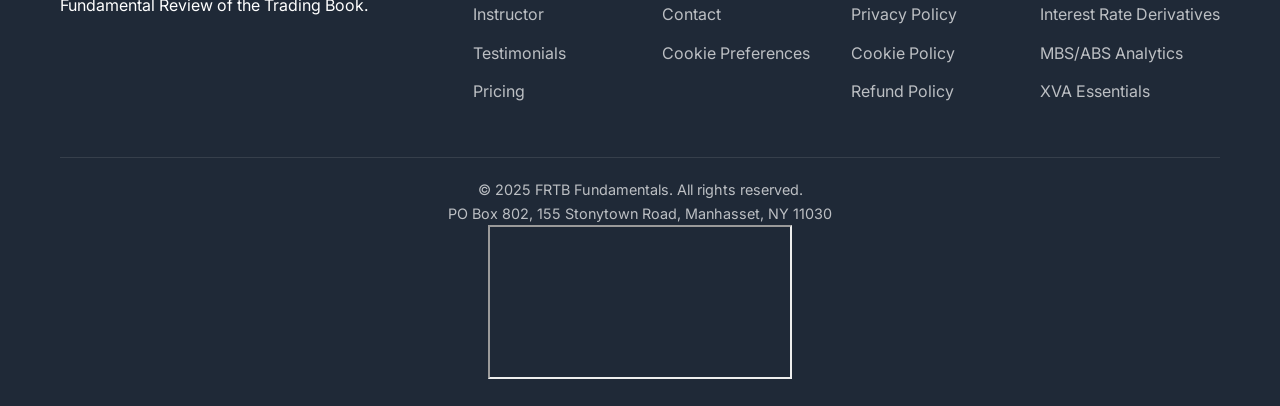
==== commit f1f20d1b: "Major cleanup of old IRD info in FRTB course - little risky as I cannot review everything." ====
--- a/cookie-policy.html
+++ b/cookie-policy.html
@@ -3,13 +3,13 @@
 <head>
     <meta charset="UTF-8">
     <meta name="viewport" content="width=device-width, initial-scale=1.0">
-    <title>Cookie Policy | Mastering Interest Rate Derivatives</title>
+    <title>Cookie Policy | FRTB Fundamentals</title>
     <link rel="stylesheet" href="styles.css">
     <link rel="stylesheet" href="https://cdnjs.cloudflare.com/ajax/libs/font-awesome/6.0.0/css/all.min.css">
     <link rel="preconnect" href="https://fonts.googleapis.com">
     <link rel="preconnect" href="https://fonts.gstatic.com" crossorigin>
     <link href="https://fonts.googleapis.com/css2?family=Inter:wght@300;400;500;600;700&display=swap" rel="stylesheet">
-    <link rel="icon" type="image/png" href="images/IRD_favicon.png">
+    <link rel="icon" type="image/png" href="images/FRTB_favicon.png">
     <style>
         .policy-content {
             max-width: 900px;
@@ -104,7 +104,7 @@
     <header>
         <div class="container">
             <div class="logo">
-                <h1>IR<span>Derivatives</span></h1>
+                <h1>FRTB<span>Fundamentals</span></h1>
             </div>
             <nav>
                 <ul>
@@ -184,31 +184,31 @@
                 </thead>
                 <tbody>
                     <tr>
-                        <td>mird_session</td>
+                        <td>frtb_session</td>
                         <td>Essential</td>
                         <td>Used to maintain an anonymous user session by the server</td>
                         <td>Session</td>
                     </tr>
                     <tr>
-                        <td>mird_consent</td>
+                        <td>frtb_consent</td>
                         <td>Essential</td>
                         <td>Stores your cookie consent preferences</td>
                         <td>1 year</td>
                     </tr>
                     <tr>
-                        <td>mird_preferences</td>
+                        <td>frtb_preferences</td>
                         <td>Functional</td>
                         <td>Remembers user preferences for site functionality</td>
                         <td>1 year</td>
                     </tr>
                     <tr>
-                        <td>mird_analytics</td>
+                        <td>frtb_analytics</td>
                         <td>Analytics</td>
                         <td>Collects anonymous statistical data about site usage</td>
                         <td>2 years</td>
                     </tr>
                     <tr>
-                        <td>mird_visitor</td>
+                        <td>frtb_visitor</td>
                         <td>Analytics</td>
                         <td>Distinguishes unique visitors for analytics purposes</td>
                         <td>2 years</td>
@@ -252,7 +252,7 @@
         <a href="index.html" class="back-to-home">Back to Home</a>
     </section>
 
-    <div id="footer-placeholder"></div>
+    <div id="footer-container"></div>
 
     <script src="script.js"></script>
     <script src="footer.js"></script>
--- a/styles.css
+++ b/styles.css
@@ -89,9 +89,10 @@
     align-items: center;
 }
 
-.logo h1 {
+.logo .logo-text {
     font-size: 1.8rem;
-    margin-bottom: 0;
+    font-weight: 700;
+    margin: 0;
 }
 
 .logo span {
@@ -983,4 +984,3 @@
     display: block;
     margin-top: 15px;
 }
-
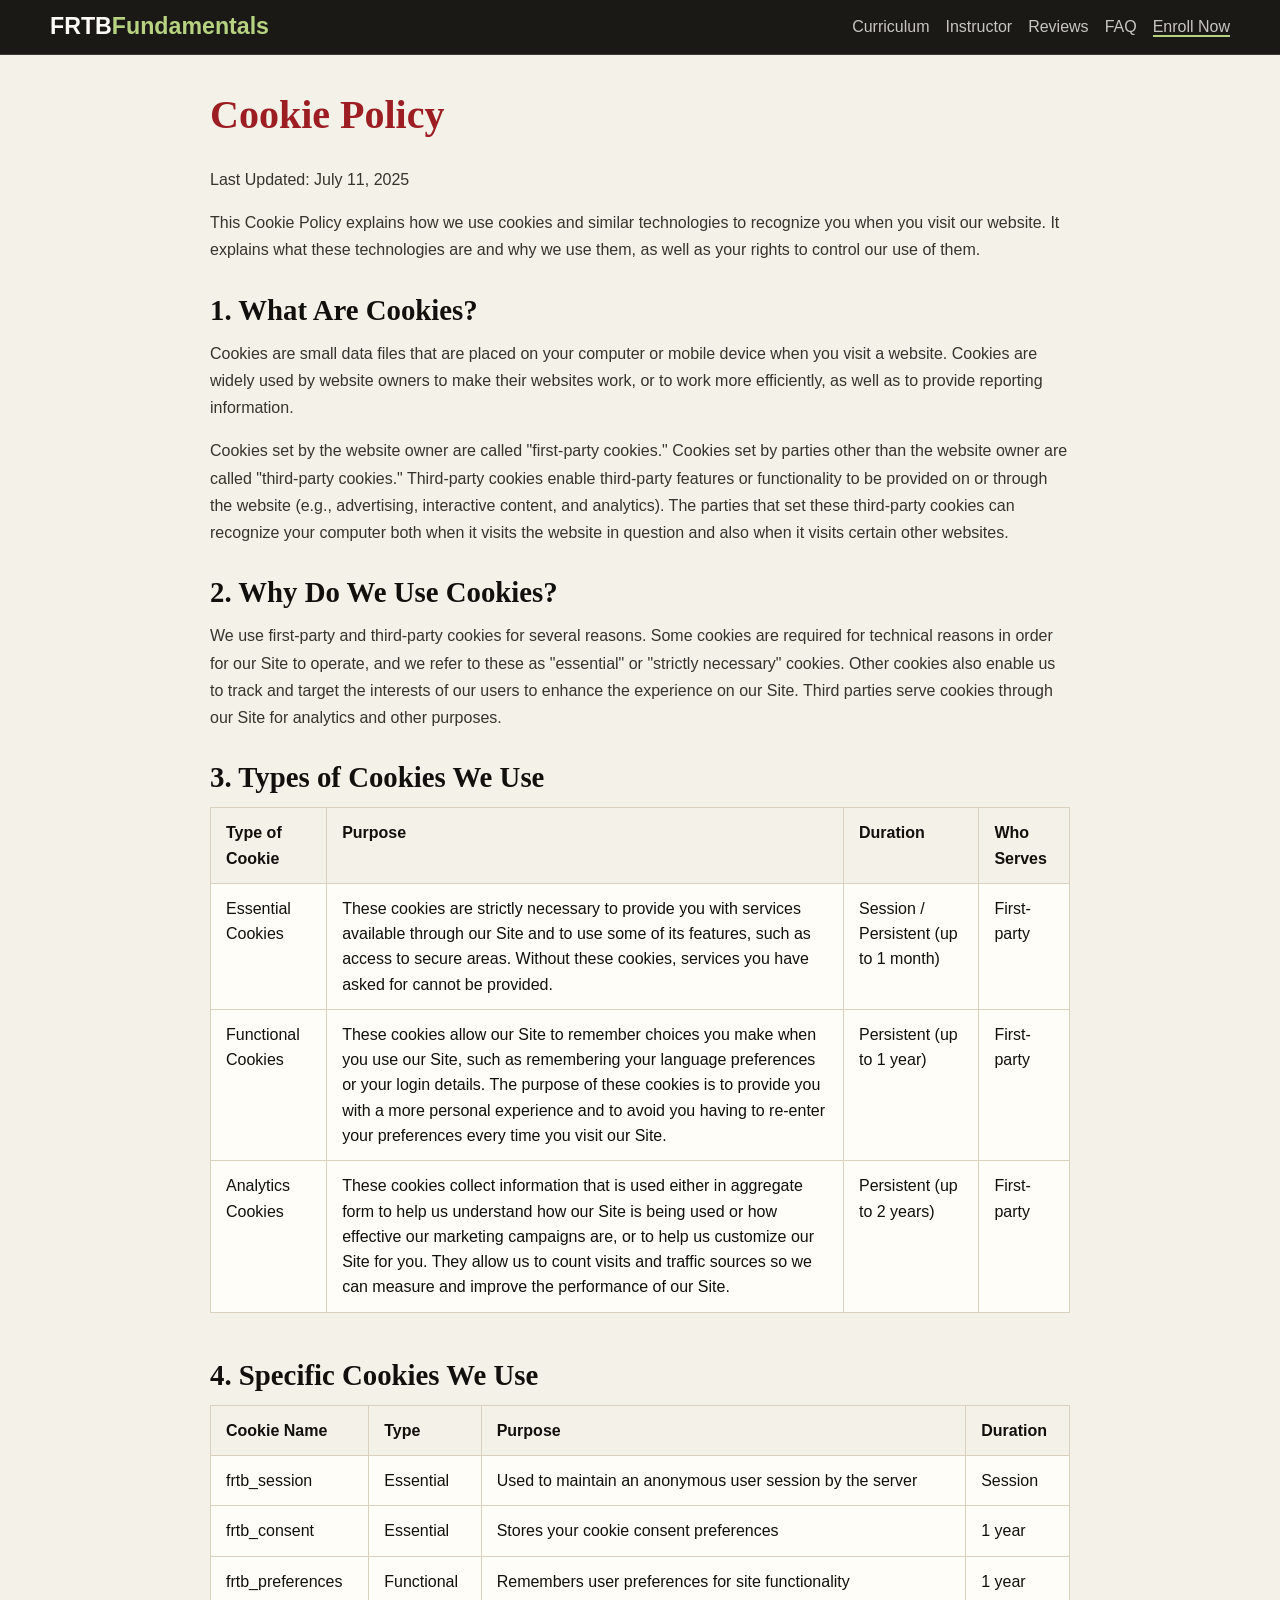
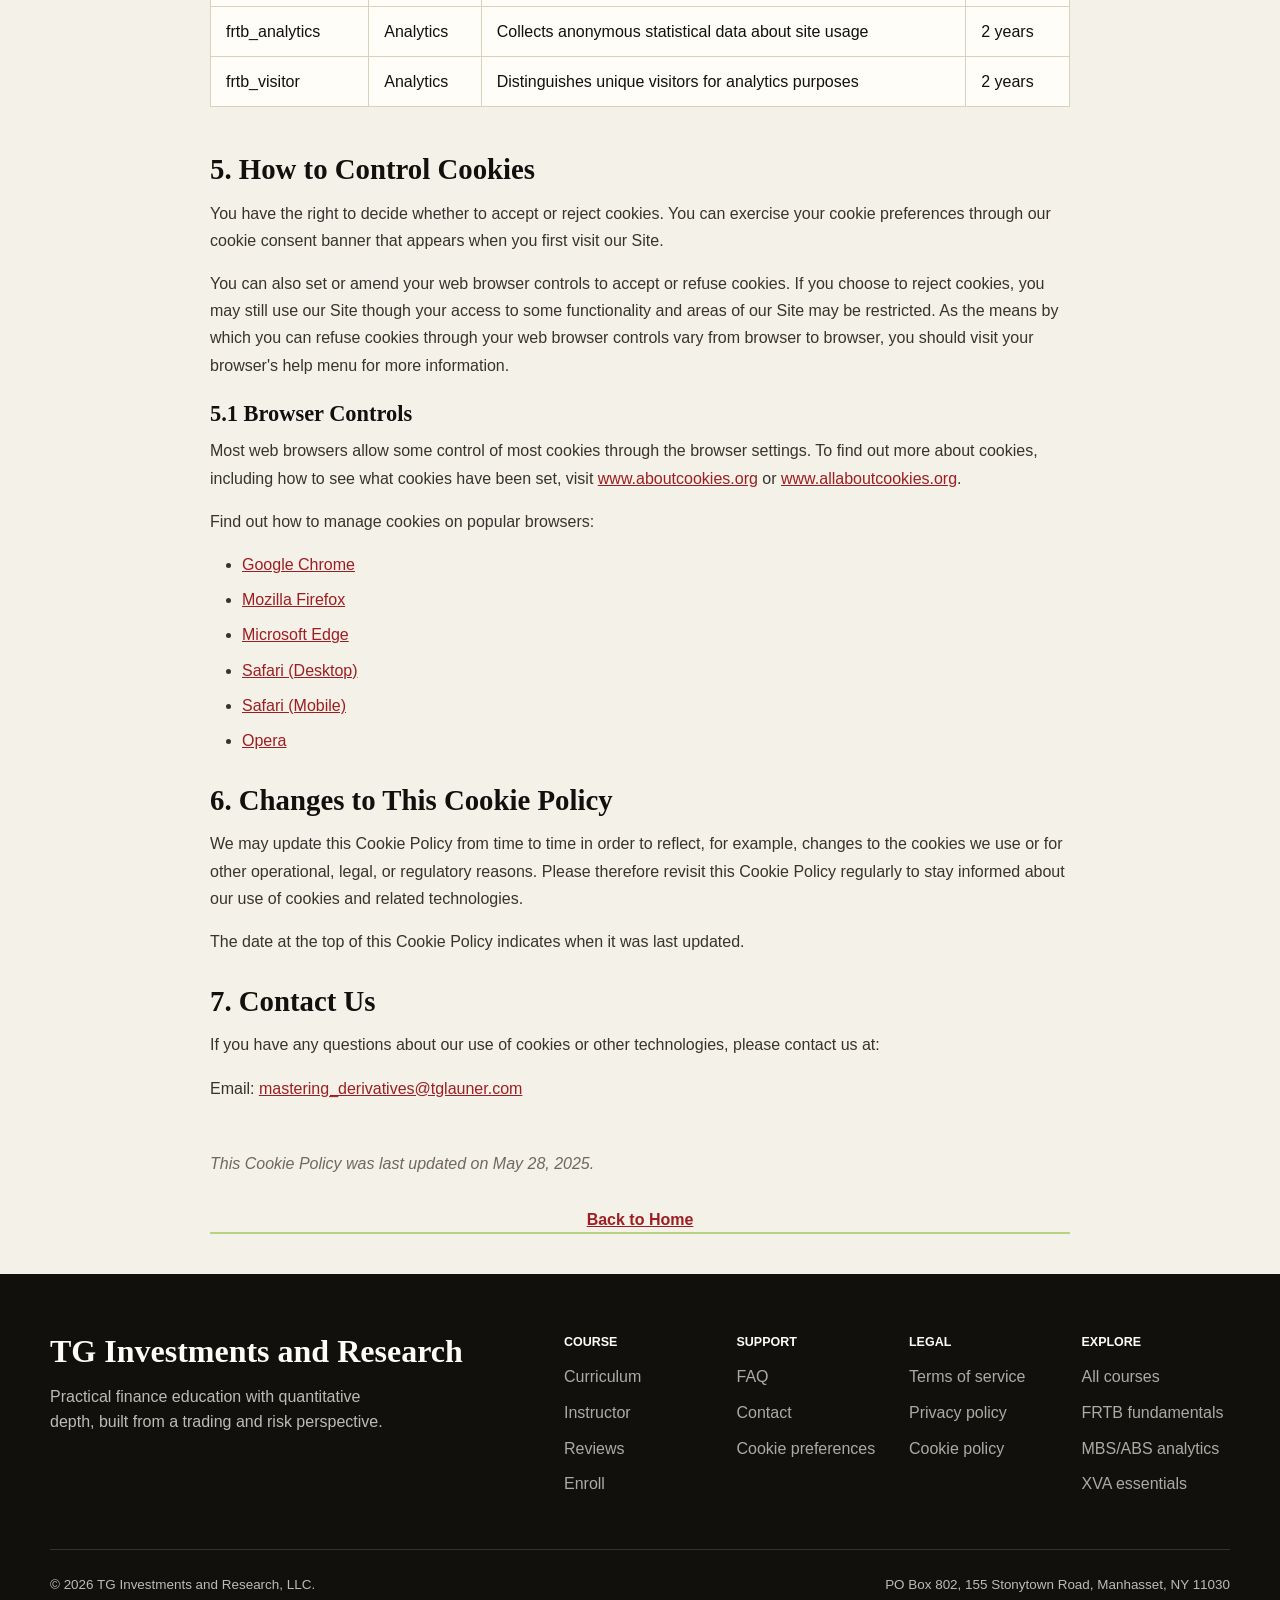
==== commit 532ace7c: "Fix Udemy enrollment links" ====
--- a/cookie-policy.html
+++ b/cookie-policy.html
@@ -110,9 +110,9 @@
                 <ul>
                     <li><a href="index.html#curriculum">Curriculum</a></li>
                     <li><a href="index.html#instructor">Instructor</a></li>
-                    <li><a href="index.html#testimonials">Testimonials</a></li>
+                    <li><a href="index.html#reviews">Reviews</a></li>
                     <li><a href="index.html#faq">FAQ</a></li>
-                    <li><a href="index.html#pricing" class="nav-cta">Enroll Now</a></li>
+                    <li><a href="index.html#enroll" class="nav-cta">Enroll Now</a></li>
                 </ul>
             </nav>
         </div>
--- a/styles.css
+++ b/styles.css
@@ -1,986 +1,1609 @@
-/* Global Styles */
 :root {
-    --primary-color: #1e3a8a;
-    --secondary-color: #1e40af;
-    --accent-color: #dc2626;
-    --text-color: #1f2937;
-    --light-text: #6b7280;
-    --background-color: #ffffff;
-    --light-background: #f8fafc;
-    --border-color: #e5e7eb;
-    --success-color: #10b981;
-    --danger-color: #ef4444;
-    --box-shadow: 0 4px 6px -1px rgba(0, 0, 0, 0.1), 0 2px 4px -1px rgba(0, 0, 0, 0.06);
-    --border-radius: 8px;
-    --transition: all 0.3s ease;
-}
-
-* {
+    --ink: #11100d;
+    --ink-soft: #38332c;
+    --paper: #f4f1e8;
+    --paper-strong: #fffdf7;
+    --line: #d9d1bd;
+    --red: #9d1e22;
+    --red-dark: #681114;
+    --green: #77a857;
+    --gold: #c99935;
+    --blue: #4f8f9b;
+    --graphite: #1c1c1a;
+    --shadow: 0 22px 58px rgba(26, 20, 13, 0.12);
+    --max: 1180px;
+    --header-height: 68px;
+
+    /* Compatibility aliases used by the policy, checkout, and consent pages. */
+    --primary-color: var(--red);
+    --secondary-color: var(--red-dark);
+    --accent-color: var(--gold);
+    --text-color: var(--ink);
+    --light-text: #6f685e;
+    --background-color: var(--paper-strong);
+    --light-background: var(--paper);
+    --border-color: var(--line);
+    --success-color: var(--green);
+    --danger-color: var(--red);
+    --box-shadow: var(--shadow);
+    --border-radius: 4px;
+    --transition: all 180ms ease;
+}
+
+*,
+*::before,
+*::after {
+    box-sizing: border-box;
+}
+
+html {
+    scroll-behavior: smooth;
+    scroll-padding-top: calc(var(--header-height) + 20px);
+}
+
+body {
     margin: 0;
-    padding: 0;
-    box-sizing: border-box;
-}
-
-body {
-    font-family: 'Inter', sans-serif;
-    color: var(--text-color);
-    line-height: 1.6;
-    background-color: var(--background-color);
-}
-
-.container {
-    width: 100%;
-    max-width: 1200px;
-    margin: 0 auto;
-    padding: 0 20px;
-}
-
-h1, h2, h3, h4, h5, h6 {
-    font-weight: 700;
-    line-height: 1.2;
-    margin-bottom: 1rem;
-}
-
-p {
-    margin-bottom: 1rem;
-}
-
-a {
-    text-decoration: none;
-    color: var(--primary-color);
-    transition: var(--transition);
-}
-
-a:hover {
-    color: var(--secondary-color);
-}
-
-ul {
-    list-style: none;
+    min-width: 320px;
+    overflow-x: hidden;
+    color: var(--ink);
+    background: var(--paper);
+    font-family: "Avenir Next", Avenir, "Segoe UI", sans-serif;
+    line-height: 1.58;
+    letter-spacing: 0;
+}
+
+body.nav-open {
+    overflow: hidden;
 }
 
 img {
     max-width: 100%;
-    height: auto;
-}
-
-section {
-    padding: 80px 0;
-}
-
-.highlight {
-    color: var(--danger-color);
+    display: block;
+}
+
+a {
+    color: inherit;
+}
+
+button,
+input {
+    font: inherit;
+}
+
+button {
+    letter-spacing: 0;
+}
+
+code,
+pre {
+    font-family: Menlo, Consolas, Monaco, monospace;
+}
+
+[hidden] {
+    display: none !important;
+}
+
+:focus-visible {
+    outline: 3px solid var(--gold);
+    outline-offset: 4px;
+}
+
+.sr-only {
+    position: absolute;
+    width: 1px;
+    height: 1px;
+    padding: 0;
+    margin: -1px;
+    overflow: hidden;
+    clip: rect(0, 0, 0, 0);
+    white-space: nowrap;
+    border: 0;
+}
+
+.skip-link {
+    position: fixed;
+    top: 10px;
+    left: 10px;
+    z-index: 300;
+    transform: translateY(-160%);
+    padding: 0.7rem 1rem;
+    color: var(--ink);
+    background: var(--paper-strong);
+    border: 2px solid var(--ink);
+}
+
+.skip-link:focus {
+    transform: translateY(0);
+}
+
+h1,
+h2,
+h3 {
+    margin: 0;
+    font-family: "Iowan Old Style", Georgia, serif;
     font-weight: 700;
-}
-
-/* Header Styles */
-header {
-    background-color: var(--background-color);
-    box-shadow: var(--box-shadow);
+    line-height: 0.98;
+    letter-spacing: 0;
+}
+
+h1 {
+    max-width: 1020px;
+    font-size: 6rem;
+}
+
+h2 {
+    font-size: 4.15rem;
+}
+
+h3 {
+    font-size: 2.15rem;
+}
+
+p {
+    margin: 0 0 1rem;
+}
+
+.container {
+    width: min(var(--max), calc(100% - 56px));
+    margin: 0 auto;
+}
+
+.site-header {
     position: sticky;
     top: 0;
     z-index: 100;
-    padding: 20px 0;
-}
-
-header .container {
-    display: flex;
-    justify-content: space-between;
-    align-items: center;
-}
-
-.logo .logo-text {
-    font-size: 1.8rem;
-    font-weight: 700;
-    margin: 0;
-}
-
-.logo span {
-    color: var(--primary-color);
-}
-
-nav ul {
-    display: flex;
-    gap: 30px;
-}
-
-nav a {
-    color: var(--text-color);
-    font-weight: 500;
-}
-
-nav a:hover {
-    color: var(--primary-color);
-}
-
-.nav-cta {
-    background-color: var(--primary-color);
-    color: white !important;
-    padding: 10px 20px;
-    border-radius: var(--border-radius);
-}
-
-.nav-cta:hover {
-    background-color: var(--secondary-color);
-}
-
-/* Hero Section */
-.hero {
-    background: linear-gradient(135deg, #f0f9ff 0%, #e0f2fe 100%);
-    padding: 100px 0;
-}
-
-.hero-content {
+    height: var(--header-height);
     display: flex;
     align-items: center;
-    gap: 60px;
-}
-
-.hero-text {
-    flex: 1;
-}
-
-.hero-text h1 {
-    font-size: 3rem;
-    margin-bottom: 0.5rem;
-    color: var(--text-color);
-}
-
-.hero-text h2 {
-    font-size: 1.8rem;
-    color: var(--primary-color);
-    margin-bottom: 1rem;
-}
-
-.hero-image {
-    flex: 1;
-    border-radius: var(--border-radius);
+    justify-content: space-between;
+    gap: 1rem;
+    padding: 0 28px;
+    color: var(--paper-strong);
+    background: rgba(17, 16, 13, 0.94);
+    border-bottom: 1px solid rgba(244, 241, 232, 0.16);
+    backdrop-filter: blur(16px);
+}
+
+.brand-lockup {
+    min-width: 0;
+    display: inline-flex;
+    align-items: center;
+    gap: 0.78rem;
+    color: inherit;
+    text-decoration: none;
+}
+
+.brand-icon {
+    width: 42px;
+    height: 42px;
+    object-fit: cover;
+    border: 1px solid rgba(244, 241, 232, 0.48);
+    border-radius: 50%;
+}
+
+.brand-name {
     overflow: hidden;
-    box-shadow: var(--box-shadow);
-}
-
-.rating {
+    font-weight: 700;
+    text-overflow: ellipsis;
+    white-space: nowrap;
+}
+
+.brand-course {
+    padding-left: 0.8rem;
+    color: rgba(255, 253, 247, 0.58);
+    border-left: 1px solid rgba(244, 241, 232, 0.24);
+    font-family: Menlo, Consolas, monospace;
+    font-size: 0.72rem;
+    text-transform: uppercase;
+}
+
+.primary-nav {
     display: flex;
     align-items: center;
-    gap: 10px;
-    margin-bottom: 1.5rem;
-}
-
-.stars {
-    color: var(--accent-color);
-}
-
-.cta-container {
-    margin-top: 2rem;
-}
-
-.price-container {
+    gap: 0.2rem;
+}
+
+.primary-nav a {
+    min-height: 40px;
+    display: inline-flex;
+    align-items: center;
+    padding: 0 0.8rem;
+    color: rgba(255, 253, 247, 0.8);
+    text-decoration: none;
+    border-bottom: 2px solid transparent;
+}
+
+.primary-nav a:hover,
+.primary-nav a:focus-visible {
+    color: var(--paper-strong);
+    border-color: var(--green);
+}
+
+.primary-nav .nav-enroll {
+    margin-left: 0.4rem;
+    color: #c7e6a1;
+    border-color: #c7e6a1;
+    font-weight: 700;
+}
+
+.menu-toggle {
+    display: none;
+}
+
+.hero-section {
+    position: relative;
+    isolation: isolate;
+    min-height: calc(92svh - var(--header-height));
+    display: grid;
+    align-content: end;
+    padding: 72px 28px 34px;
+    overflow: hidden;
+    color: var(--paper-strong);
+    background: #080806;
+}
+
+.hero-image,
+.hero-shade,
+.hero-grid {
+    position: absolute;
+    inset: 0;
+}
+
+.hero-image {
+    z-index: -3;
+    width: 100%;
+    height: 100%;
+    object-fit: cover;
+    object-position: center;
+    filter: saturate(0.7) contrast(1.16);
+}
+
+.hero-shade {
+    z-index: -2;
+    background:
+        linear-gradient(90deg, rgba(17, 16, 13, 0.95) 0%, rgba(17, 16, 13, 0.84) 44%, rgba(104, 17, 20, 0.38) 74%, rgba(17, 16, 13, 0.76) 100%),
+        linear-gradient(0deg, rgba(17, 16, 13, 0.96) 0%, transparent 58%);
+}
+
+.hero-grid {
+    z-index: -1;
+    display: grid;
+    grid-template-columns: repeat(6, 1fr);
+    opacity: 0.38;
+}
+
+.hero-grid span {
+    border-left: 1px solid rgba(244, 241, 232, 0.19);
+}
+
+.hero-copy {
+    width: min(980px, 100%);
+    margin: 0 auto;
+    transform: translateX(-5vw);
+}
+
+.kicker {
+    margin: 0 0 0.7rem;
+    color: var(--red);
+    font-family: "DIN Condensed", "Avenir Next Condensed", "Arial Narrow", sans-serif;
+    font-size: 1.12rem;
+    font-weight: 800;
+    text-transform: uppercase;
+}
+
+.hero-section .kicker,
+.instructor-band .kicker,
+.audience-band .kicker,
+.enroll-band .kicker,
+.closing-band .kicker {
+    color: #b7d381;
+}
+
+.hero-lede {
+    max-width: 720px;
+    margin: 1.25rem 0 0;
+    color: rgba(255, 253, 247, 0.84);
+    font-size: 1.24rem;
+}
+
+.hero-rating {
     display: flex;
     align-items: center;
-    gap: 15px;
-    margin-bottom: 1rem;
-}
-
-.original-price {
-    font-size: 1.5rem;
-    color: var(--light-text);
-    text-decoration: line-through;
-}
-
-.discount-price {
+    flex-wrap: wrap;
+    gap: 0.7rem;
+    margin-top: 1.1rem;
+    color: rgba(255, 253, 247, 0.78);
+    font-size: 0.95rem;
+}
+
+.stars,
+.testimonial-rating {
+    color: var(--gold);
+    letter-spacing: 0.12rem;
+}
+
+.hero-actions {
+    display: flex;
+    align-items: center;
+    flex-wrap: wrap;
+    gap: 1.35rem;
+    margin-top: 1.75rem;
+}
+
+.text-action,
+.line-link,
+.enroll-link {
+    width: max-content;
+    max-width: 100%;
+    min-height: 42px;
+    display: inline-flex;
+    align-items: center;
+    gap: 0.45rem;
+    color: inherit;
+    font-weight: 800;
+    text-decoration: none;
+    border-bottom: 2px solid currentColor;
+}
+
+.text-action:hover,
+.line-link:hover,
+.enroll-link:hover {
+    color: var(--green);
+}
+
+.text-action-strong,
+.line-link,
+.enroll-link {
+    color: #b7d381;
+}
+
+.hero-offer {
+    display: flex;
+    align-items: center;
+    flex-wrap: wrap;
+    gap: 0.55rem 1.25rem;
+    margin-top: 1.3rem;
+    color: rgba(255, 253, 247, 0.65);
+    font-size: 0.82rem;
+}
+
+.hero-offer code {
+    color: var(--paper-strong);
+}
+
+.hero-price {
+    color: var(--paper-strong);
+    font-family: Menlo, Consolas, monospace;
+    font-size: 1rem;
+    font-weight: 700;
+}
+
+.hero-price s {
+    margin-right: 0.3rem;
+    color: rgba(255, 253, 247, 0.48);
+}
+
+.desk-strip {
+    width: min(var(--max), calc(100% - 56px));
+    margin: 38px auto 0;
+    display: grid;
+    grid-template-columns: 0.7fr 0.9fr 1.55fr;
+    border-top: 1px solid rgba(244, 241, 232, 0.32);
+    border-bottom: 1px solid rgba(244, 241, 232, 0.32);
+}
+
+.desk-strip div {
+    padding: 14px 22px;
+    border-left: 1px solid rgba(244, 241, 232, 0.22);
+}
+
+.desk-strip div:first-child {
+    border-left: 0;
+}
+
+.desk-number,
+.desk-label {
+    display: block;
+}
+
+.desk-number {
+    color: var(--paper-strong);
+    font-family: "DIN Condensed", "Avenir Next Condensed", "Arial Narrow", sans-serif;
+    font-size: 1.7rem;
+    font-weight: 800;
+}
+
+.desk-label {
+    color: rgba(255, 253, 247, 0.66);
+    font-size: 0.86rem;
+}
+
+.section {
+    width: min(var(--max), calc(100% - 56px));
+    margin: 0 auto;
+    padding: 108px 0;
+}
+
+.section-intro {
+    max-width: 850px;
+    margin-bottom: 46px;
+}
+
+.section-intro > p:not(.kicker) {
+    max-width: 700px;
+    margin-top: 1.1rem;
+    color: var(--ink-soft);
+    font-size: 1.1rem;
+}
+
+.section-intro-wide {
+    max-width: none;
+    display: grid;
+    grid-template-columns: minmax(320px, 1.15fr) minmax(280px, 0.85fr);
+    align-items: end;
+    gap: 72px;
+}
+
+.section-intro-wide > p {
+    margin: 0;
+}
+
+.outcome-grid {
+    display: grid;
+    grid-template-columns: repeat(4, minmax(0, 1fr));
+    border-top: 2px solid var(--ink);
+    border-bottom: 1px solid var(--line);
+}
+
+.outcome-item {
+    min-width: 0;
+    padding: 28px 24px 32px;
+    border-left: 1px solid var(--line);
+}
+
+.outcome-item:first-child {
+    border-left: 0;
+}
+
+.outcome-code,
+.module-number,
+.preview-code,
+.offer-label {
+    color: var(--red);
+    font-family: Menlo, Consolas, monospace;
+    font-size: 0.72rem;
+    font-weight: 800;
+}
+
+.outcome-item h3 {
+    margin-top: 1.2rem;
+    font-size: 1.85rem;
+}
+
+.outcome-item p {
+    margin: 0.8rem 0 0;
+    color: var(--ink-soft);
+    font-size: 0.95rem;
+}
+
+.instructor-band {
+    display: grid;
+    grid-template-columns: minmax(420px, 0.92fr) minmax(420px, 1.08fr);
+    color: var(--paper-strong);
+    background: var(--graphite);
+}
+
+.instructor-media {
+    min-height: 570px;
+    overflow: hidden;
+    background: #080806;
+}
+
+.instructor-media img {
+    width: 100%;
+    height: 100%;
+    object-fit: cover;
+    filter: saturate(0.78) contrast(1.06);
+}
+
+.instructor-copy {
+    display: grid;
+    align-content: center;
+    padding: 70px max(28px, calc((100vw - var(--max)) / 2));
+    background:
+        linear-gradient(135deg, rgba(157, 30, 34, 0.2), transparent 48%),
+        var(--graphite);
+}
+
+.instructor-copy h2 {
+    margin-bottom: 0.65rem;
+}
+
+.instructor-copy > p:not(.kicker) {
+    max-width: 650px;
+    color: rgba(255, 253, 247, 0.74);
+    font-size: 1.05rem;
+}
+
+.instructor-copy .instructor-role {
+    color: var(--paper-strong);
+    font-weight: 700;
+}
+
+.credential-strip {
+    display: grid;
+    grid-template-columns: repeat(3, minmax(0, 1fr));
+    margin-top: 1.6rem;
+    border-top: 1px solid rgba(255, 253, 247, 0.22);
+    border-bottom: 1px solid rgba(255, 253, 247, 0.22);
+}
+
+.credential-strip span {
+    padding: 16px 12px;
+    color: rgba(255, 253, 247, 0.65);
+    border-left: 1px solid rgba(255, 253, 247, 0.16);
+    font-size: 0.8rem;
+}
+
+.credential-strip span:first-child {
+    border-left: 0;
+}
+
+.credential-strip strong {
+    display: block;
+    color: #b7d381;
+    font-family: "DIN Condensed", "Avenir Next Condensed", "Arial Narrow", sans-serif;
+    font-size: 1.2rem;
+}
+
+.curriculum-layout {
+    display: grid;
+    grid-template-columns: minmax(0, 1.35fr) minmax(300px, 0.65fr);
+    align-items: start;
+    gap: 54px;
+}
+
+.module-list {
+    border-top: 2px solid var(--ink);
+}
+
+.module {
+    border-bottom: 1px solid var(--line);
+}
+
+.module-header,
+.faq-question {
+    width: 100%;
+    display: grid;
+    align-items: center;
+    gap: 1rem;
+    color: var(--ink);
+    background: transparent;
+    border: 0;
+    cursor: pointer;
+    text-align: left;
+}
+
+.module-header {
+    grid-template-columns: 42px minmax(0, 1fr) 28px;
+    min-height: 76px;
+    padding: 12px 8px 12px 0;
+}
+
+.module-header:hover .module-title,
+.module-header[aria-expanded="true"] .module-title {
+    color: var(--red);
+}
+
+.module-title {
+    font-family: "Iowan Old Style", Georgia, serif;
+    font-size: 1.4rem;
+    font-weight: 700;
+    line-height: 1.12;
+}
+
+.toggle-icon {
+    display: inline-grid;
+    place-items: center;
+    width: 28px;
+    height: 28px;
+    color: var(--ink);
+    border: 1px solid var(--line);
+    border-radius: 50%;
+    font-family: Menlo, Consolas, monospace;
+    font-size: 0.9rem;
+}
+
+.module-content {
+    padding: 0 48px 26px 58px;
+    color: var(--ink-soft);
+}
+
+.module-content p {
+    margin-top: 0;
+}
+
+.module-content ul {
+    margin: 0.5rem 0 0;
+    padding-left: 1.1rem;
+}
+
+.module-content li::marker {
+    color: var(--red);
+}
+
+.preview-panel {
+    position: sticky;
+    top: calc(var(--header-height) + 24px);
+    padding-bottom: 26px;
+    background: var(--paper-strong);
+    border: 1px solid var(--line);
+    box-shadow: var(--shadow);
+}
+
+.preview-code {
+    margin: 0;
+    padding: 12px 16px;
+    color: var(--ink-soft);
+    border-bottom: 1px solid var(--line);
+}
+
+.video-preview {
+    position: relative;
+    width: 100%;
+    aspect-ratio: 16 / 9;
+    display: block;
+    padding: 0;
+    overflow: hidden;
+    background: #080806;
+    border: 0;
+    cursor: pointer;
+}
+
+.video-preview img {
+    width: 100%;
+    height: 100%;
+    object-fit: cover;
+    transition: transform 400ms ease, filter 400ms ease;
+}
+
+.video-preview::after {
+    content: "";
+    position: absolute;
+    inset: 0;
+    background: rgba(17, 16, 13, 0.16);
+}
+
+.video-preview:hover img {
+    transform: scale(1.035);
+    filter: contrast(1.08);
+}
+
+.play-button {
+    position: absolute;
+    z-index: 2;
+    top: 50%;
+    left: 50%;
+    width: 58px;
+    height: 58px;
+    display: grid;
+    place-items: center;
+    transform: translate(-50%, -50%);
+    color: var(--paper-strong);
+    background: rgba(104, 17, 20, 0.94);
+    border: 1px solid rgba(255, 253, 247, 0.65);
+    border-radius: 50%;
+}
+
+.preview-panel h3,
+.preview-panel > p:not(.preview-code),
+.preview-panel .line-link {
+    margin-right: 24px;
+    margin-left: 24px;
+}
+
+.preview-panel h3 {
+    margin-top: 24px;
     font-size: 2rem;
-    font-weight: 700;
-    color: var(--primary-color);
-}
-
-.cta-button {
-    display: inline-block;
-    background-color: var(--accent-color);
-    color: white;
-    font-weight: 700;
-    padding: 15px 30px;
-    border-radius: var(--border-radius);
-    font-size: 1.1rem;
-    transition: var(--transition);
-    margin-bottom: 1rem;
-}
-
-.cta-button:hover {
-    background-color: #e89806;
-    color: white;
-    transform: translateY(-2px);
-}
-
-.countdown-container {
-    margin-top: 1rem;
-}
-
-.countdown-container p {
-    font-size: 0.9rem;
-    margin-bottom: 0.5rem;
-}
-
-#countdown {
-    display: flex;
-    gap: 15px;
-}
-
-.countdown-item {
+}
+
+.preview-panel > p:not(.preview-code) {
+    color: var(--ink-soft);
+}
+
+.audience-band {
+    padding: 96px max(28px, calc((100vw - var(--max)) / 2));
+    color: var(--paper-strong);
+    background: var(--red-dark);
+}
+
+.audience-intro {
+    max-width: 900px;
+}
+
+.audience-grid {
+    display: grid;
+    grid-template-columns: repeat(4, minmax(0, 1fr));
+    margin-top: 48px;
+    border-top: 1px solid rgba(255, 253, 247, 0.3);
+    border-bottom: 1px solid rgba(255, 253, 247, 0.3);
+}
+
+.audience-item {
+    padding: 26px 22px;
+    border-left: 1px solid rgba(255, 253, 247, 0.22);
+}
+
+.audience-item:first-child {
+    border-left: 0;
+}
+
+.audience-item > span {
+    color: #b7d381;
+    font-family: Menlo, Consolas, monospace;
+    font-size: 0.75rem;
+}
+
+.audience-item h3 {
+    margin-top: 1.2rem;
+    font-size: 1.7rem;
+}
+
+.audience-item p {
+    margin: 0.8rem 0 0;
+    color: rgba(255, 253, 247, 0.7);
+    font-size: 0.92rem;
+}
+
+.testimonial-grid {
+    display: grid;
+    grid-template-columns: repeat(3, minmax(0, 1fr));
+    gap: 22px;
+}
+
+.testimonial-card {
+    min-width: 0;
     display: flex;
     flex-direction: column;
+    min-height: 340px;
+    margin: 0;
+    padding: 30px;
+    background: var(--paper-strong);
+    border: 1px solid var(--line);
+    box-shadow: 0 14px 38px rgba(26, 20, 13, 0.07);
+}
+
+.testimonial-rating {
+    font-size: 0.95rem;
+}
+
+.testimonial-card blockquote {
+    margin: 1.5rem 0 2rem;
+    font-family: "Iowan Old Style", Georgia, serif;
+    font-size: 1.28rem;
+    line-height: 1.42;
+}
+
+.testimonial-card figcaption {
+    display: grid;
+    margin-top: auto;
+    padding-top: 18px;
+    border-top: 1px solid var(--line);
+}
+
+.testimonial-card figcaption span {
+    color: var(--ink-soft);
+    font-size: 0.86rem;
+}
+
+.enroll-band {
+    display: grid;
+    grid-template-columns: minmax(340px, 1.1fr) minmax(340px, 0.9fr);
+    gap: 70px;
     align-items: center;
-    background-color: var(--primary-color);
-    color: white;
-    padding: 10px;
-    border-radius: var(--border-radius);
-    min-width: 60px;
-}
-
-.countdown-item span:first-child {
-    font-size: 1.5rem;
-    font-weight: 700;
-}
-
-.countdown-label {
-    font-size: 0.8rem;
-}
-
-/* Value Proposition Section */
-.value-proposition {
-    background-color: var(--background-color);
-    text-align: center;
-}
-
-.value-proposition h2 {
-    font-size: 2.2rem;
-    margin-bottom: 3rem;
-}
-
-.benefits {
-    display: grid;
-    grid-template-columns: repeat(auto-fit, minmax(250px, 1fr));
-    gap: 30px;
-}
-
-.benefit-card {
-    background-color: var(--light-background);
-    padding: 30px;
-    border-radius: var(--border-radius);
-    box-shadow: var(--box-shadow);
-    transition: var(--transition);
-}
-
-.benefit-card:hover {
-    transform: translateY(-5px);
-}
-
-.benefit-icon {
-    font-size: 2.5rem;
-    color: var(--primary-color);
-    margin-bottom: 1rem;
-}
-
-.benefit-card h3 {
-    font-size: 1.3rem;
-    margin-bottom: 1rem;
-}
-
-/* Instructor Section */
-.instructor {
-    background-color: var(--light-background);
-}
-
-.instructor-profile {
+    padding: 104px max(28px, calc((100vw - var(--max)) / 2));
+    color: var(--paper-strong);
+    background:
+        linear-gradient(90deg, rgba(17, 16, 13, 0.96), rgba(17, 16, 13, 0.9)),
+        linear-gradient(135deg, rgba(157, 30, 34, 0.3), rgba(79, 143, 155, 0.18));
+}
+
+.enroll-copy > p:not(.kicker) {
+    max-width: 650px;
+    margin-top: 1.2rem;
+    color: rgba(255, 253, 247, 0.74);
+    font-size: 1.08rem;
+}
+
+.guarantee-line {
     display: flex;
     align-items: center;
-    gap: 50px;
-}
-
-.instructor-image {
-    flex: 1;
-    max-width: 400px;
-}
-
-.instructor-image img {
-    border-radius: var(--border-radius);
-    box-shadow: var(--box-shadow);
-}
-
-.instructor-info {
-    flex: 1.5;
-}
-
-.instructor-info h2 {
-    font-size: 2.2rem;
-}
-
-.instructor-info h3 {
-    font-size: 1.8rem;
-    color: var(--primary-color);
-    margin-bottom: 0.5rem;
-}
-
-.instructor-title {
-    font-size: 1.1rem;
-    color: var(--light-text);
-    margin-bottom: 1.5rem;
-}
-
-.instructor-credentials {
-    display: flex;
-    flex-wrap: wrap;
-    gap: 20px;
-    margin-top: 1.5rem;
-}
-
-.credential {
-    display: flex;
+    gap: 1rem;
+    margin-top: 1.8rem;
+    color: rgba(255, 253, 247, 0.74);
+}
+
+.guarantee-line i {
+    color: #b7d381;
+    font-size: 1.7rem;
+}
+
+.guarantee-line strong {
+    color: var(--paper-strong);
+}
+
+.enroll-details {
+    padding: 34px;
+    border-top: 1px solid rgba(255, 253, 247, 0.25);
+    border-bottom: 1px solid rgba(255, 253, 247, 0.25);
+}
+
+.offer-label {
+    display: inline-flex;
+    padding: 5px 8px;
+    color: var(--paper-strong);
+    background: var(--red-dark);
+    border: 1px solid rgba(255, 253, 247, 0.32);
+}
+
+.offer-price {
+    margin: 0.8rem 0;
+    font-family: "Iowan Old Style", Georgia, serif;
+}
+
+.offer-price s {
+    color: rgba(255, 253, 247, 0.48);
+    font-size: 1.4rem;
+}
+
+.offer-price strong {
+    margin-left: 0.5rem;
+    font-size: 4rem;
+    line-height: 1;
+}
+
+.offer-note {
+    margin: 1.4rem 0 0.45rem;
+    color: rgba(255, 253, 247, 0.55);
+    font-size: 0.82rem;
+    text-transform: uppercase;
+}
+
+.coupon-code {
+    max-width: 100%;
+    display: inline-flex;
     align-items: center;
-    gap: 10px;
-    background-color: var(--background-color);
-    padding: 10px 15px;
-    border-radius: var(--border-radius);
-    box-shadow: var(--box-shadow);
-}
-
-.credential i {
-    color: var(--primary-color);
-}
-
-/* Curriculum Section */
-.curriculum h2 {
-    font-size: 2.2rem;
+    gap: 0.75rem;
+    padding: 10px 12px;
+    color: #c7e6a1;
+    background: rgba(255, 253, 247, 0.06);
+    border: 1px solid rgba(255, 253, 247, 0.2);
+    border-radius: 0;
+    cursor: pointer;
+}
+
+.coupon-code code {
+    overflow-wrap: anywhere;
+}
+
+.coupon-code:hover {
+    background: rgba(255, 253, 247, 0.11);
+}
+
+.countdown {
+    display: grid;
+    grid-template-columns: repeat(4, minmax(0, 1fr));
+    margin-top: 1rem;
+    border-top: 1px solid rgba(255, 253, 247, 0.14);
+    border-bottom: 1px solid rgba(255, 253, 247, 0.14);
+}
+
+.countdown span {
+    padding: 10px 8px;
+    color: rgba(255, 253, 247, 0.56);
+    border-left: 1px solid rgba(255, 253, 247, 0.14);
+    font-size: 0.72rem;
     text-align: center;
-    margin-bottom: 3rem;
-}
-
-.curriculum-container {
-    display: grid;
-    grid-template-columns: 2fr 1fr;
-    gap: 40px;
-}
-
-.module {
-    background-color: var(--light-background);
-    border-radius: var(--border-radius);
-    overflow: hidden;
-    margin-bottom: 15px;
-    box-shadow: var(--box-shadow);
-}
-
-.module-header {
-    display: flex;
-    justify-content: space-between;
-    align-items: center;
-    padding: 20px;
-    background-color: var(--background-color);
-    cursor: pointer;
-}
-
-.module-header h3 {
+}
+
+.countdown span:first-child {
+    border-left: 0;
+}
+
+.countdown strong {
+    display: block;
+    color: var(--paper-strong);
+    font-family: Menlo, Consolas, monospace;
+    font-size: 1.25rem;
+}
+
+.enroll-link {
+    margin-top: 1.35rem;
+}
+
+.faq-layout {
+    display: grid;
+    grid-template-columns: minmax(280px, 0.7fr) minmax(420px, 1.3fr);
+    gap: 78px;
+    align-items: start;
+}
+
+.faq-layout .section-intro {
+    position: sticky;
+    top: calc(var(--header-height) + 30px);
     margin-bottom: 0;
-    font-size: 1.1rem;
-}
-
-.toggle-icon {
-    color: var(--primary-color);
-    transition: var(--transition);
-}
-
-.module-content {
-    padding: 0 20px 20px;
-    display: none;
-}
-
-.module-content ul {
+}
+
+.faq-list {
+    border-top: 2px solid var(--ink);
+}
+
+.faq-item {
+    border-bottom: 1px solid var(--line);
+}
+
+.faq-question {
+    grid-template-columns: minmax(0, 1fr) 28px;
+    min-height: 76px;
+    padding: 14px 6px 14px 0;
+    font-family: "Iowan Old Style", Georgia, serif;
+    font-size: 1.35rem;
+    font-weight: 700;
+}
+
+.faq-question:hover,
+.faq-question[aria-expanded="true"] {
+    color: var(--red);
+}
+
+.faq-answer {
+    padding: 0 52px 24px 0;
+    color: var(--ink-soft);
+}
+
+.closing-band {
+    min-height: 470px;
+    display: grid;
+    place-items: center;
+    padding: 80px 28px;
+    color: var(--paper-strong);
+    background:
+        linear-gradient(90deg, rgba(17, 16, 13, 0.97), rgba(104, 17, 20, 0.84)),
+        var(--graphite);
+    text-align: center;
+}
+
+.closing-copy {
+    max-width: 820px;
+}
+
+.closing-copy p:not(.kicker) {
+    margin: 1rem auto;
+    color: rgba(255, 253, 247, 0.74);
+    font-size: 1.08rem;
+}
+
+.closing-copy .text-action {
     margin-top: 1rem;
-    padding-left: 20px;
-}
-
-.module-content ul li {
-    margin-bottom: 0.5rem;
-    position: relative;
-    padding-left: 20px;
-}
-
-.module-content ul li:before {
-    content: "•";
-    color: var(--primary-color);
-    position: absolute;
-    left: 0;
-}
-
-.preview-container {
-    background-color: var(--light-background);
-    padding: 30px;
-    border-radius: var(--border-radius);
-    box-shadow: var(--box-shadow);
-}
-
-.preview-container h3 {
-    text-align: center;
-    margin-bottom: 1.5rem;
-}
-
-.video-preview {
-    position: relative;
-    border-radius: var(--border-radius);
-    overflow: hidden;
-    margin-bottom: 1.5rem;
-    cursor: pointer;
-}
-
-.play-button {
-    position: absolute;
-    top: 50%;
-    left: 50%;
-    transform: translate(-50%, -50%);
-    background-color: rgba(0, 0, 0, 0.7);
-    color: white;
-    width: 60px;
-    height: 60px;
-    border-radius: 50%;
-    display: flex;
-    justify-content: center;
-    align-items: center;
-    font-size: 1.5rem;
-    transition: var(--transition);
-}
-
-.video-preview:hover .play-button {
-    background-color: var(--primary-color);
-}
-
-.secondary-cta {
-    display: block;
-    background-color: var(--primary-color);
-    color: white;
-    text-align: center;
-    padding: 15px;
-    border-radius: var(--border-radius);
-    font-weight: 600;
-    transition: var(--transition);
-}
-
-.secondary-cta:hover {
-    background-color: var(--secondary-color);
-    color: white;
-}
-
-/* Audience Section */
-.audience {
-    background-color: var(--light-background);
-    text-align: center;
-}
-
-.audience h2 {
-    font-size: 2.2rem;
-    margin-bottom: 3rem;
-}
-
-.persona-cards {
-    display: grid;
-    grid-template-columns: repeat(auto-fit, minmax(220px, 1fr));
-    gap: 30px;
-}
-
-.persona-card {
-    background-color: var(--background-color);
-    padding: 30px;
-    border-radius: var(--border-radius);
-    box-shadow: var(--box-shadow);
-    transition: var(--transition);
-}
-
-.persona-card:hover {
-    transform: translateY(-5px);
-}
-
-.persona-icon {
-    font-size: 2.5rem;
-    color: var(--primary-color);
+}
+
+footer {
+    padding: 62px 0 28px;
+    color: rgba(255, 253, 247, 0.72);
+    background: var(--ink);
+}
+
+.footer-content {
+    display: grid;
+    grid-template-columns: minmax(240px, 0.8fr) minmax(0, 1.2fr);
+    gap: 70px;
+    padding-bottom: 42px;
+}
+
+.footer-logo h2 {
+    color: var(--paper-strong);
+    font-size: 2rem;
+}
+
+.footer-logo p {
+    max-width: 340px;
+    margin-top: 1rem;
+}
+
+.footer-links {
+    display: grid;
+    grid-template-columns: repeat(4, minmax(0, 1fr));
+    gap: 24px;
+}
+
+.footer-column h3 {
     margin-bottom: 1rem;
-}
-
-.persona-card h3 {
-    font-size: 1.3rem;
-    margin-bottom: 1rem;
-}
-
-/* Testimonials Section */
-.testimonials {
-    text-align: center;
-}
-
-.testimonials h2 {
-    font-size: 2.2rem;
-    margin-bottom: 3rem;
-}
-
-.testimonial-cards {
-    display: grid;
-    grid-template-columns: repeat(auto-fit, minmax(300px, 1fr));
-    gap: 30px;
-}
-
-.testimonial-card {
-    background-color: var(--light-background);
-    padding: 30px;
-    border-radius: var(--border-radius);
-    box-shadow: var(--box-shadow);
-    text-align: left;
-}
-
-.testimonial-rating {
-    color: var(--accent-color);
-    margin-bottom: 1rem;
-}
-
-.testimonial-text {
-    font-style: italic;
-    margin-bottom: 1.5rem;
-}
-
-.testimonial-author {
-    display: flex;
-    align-items: center;
-    gap: 15px;
-}
-
-.testimonial-author img {
-    width: 50px;
-    height: 50px;
-    border-radius: 50%;
-    object-fit: cover;
-}
-
-.testimonial-author h4 {
-    margin-bottom: 0.2rem;
-}
-
-.testimonial-author p {
-    font-size: 0.9rem;
-    color: var(--light-text);
-    margin-bottom: 0;
-}
-
-/* Offer Section */
-.offer {
-    background: linear-gradient(135deg, #1e3a8a 0%, #3b82f6 100%);
-    color: white;
-}
-
-.offer-content {
-    background-color: rgba(255, 255, 255, 0.1);
-    padding: 40px;
-    border-radius: var(--border-radius);
-    box-shadow: var(--box-shadow);
-    position: relative;
-    overflow: hidden;
-}
-
-.offer-badge {
-    position: absolute;
-    top: 40px;
-    right: -55px;
-    background-color: var(--accent-color);
-    color: white;
-    padding: 5px 50px;
-    transform: rotate(45deg);
-    font-weight: 700;
-    font-size: 0.9rem;
-}
-
-.offer h2 {
-    font-size: 2.2rem;
-    margin-bottom: 2rem;
-    text-align: center;
-}
-
-.offer-details {
-    display: flex;
-    justify-content: space-around;
-    align-items: center;
-    flex-wrap: wrap;
-    gap: 30px;
-    margin-bottom: 2rem;
-}
-
-.offer-pricing {
-    display: flex;
-    align-items: center;
-    gap: 15px;
-}
-
-.offer-pricing .original-price {
-    color: rgba(255, 255, 255, 0.7);
-}
-
-.offer-pricing .discount-price {
-    color: white;
-    font-size: 2.5rem;
-}
-
-#countdown-offer {
-    display: flex;
-    gap: 15px;
-}
-
-#countdown-offer .countdown-item {
-    background-color: rgba(255, 255, 255, 0.2);
-}
-
-.coupon-code {
-    text-align: center;
-    margin-bottom: 2rem;
-}
-
-.coupon-code p {
-    margin-bottom: 0.5rem;
-}
-
-.coupon-code .code {
-    display: inline-block;
-    background-color: white;
-    color: var(--primary-color);
-    padding: 10px 20px;
-    border-radius: var(--border-radius);
-    font-weight: 700;
-    font-size: 1.2rem;
-    letter-spacing: 1px;
-}
-
-.offer-features {
-    margin-bottom: 2rem;
-}
-
-.offer-features h3 {
-    margin-bottom: 1rem;
-}
-
-.offer-features ul {
-    display: grid;
-    grid-template-columns: repeat(auto-fit, minmax(250px, 1fr));
-    gap: 15px;
-}
-
-.offer-features li {
-    display: flex;
-    align-items: center;
-    gap: 10px;
-}
-
-.offer-features li i {
-    color: var(--accent-color);
-}
-
-.primary-cta {
-    display: block;
-    background-color: var(--accent-color);
-    color: white;
-    text-align: center;
-    padding: 15px;
-    border-radius: var(--border-radius);
-    font-weight: 700;
-    font-size: 1.2rem;
-    margin: 0 auto;
-    max-width: 400px;
-    transition: var(--transition);
-}
-
-.primary-cta:hover {
-    background-color: #e89806;
-    color: white;
-    transform: translateY(-2px);
-}
-
-.seats-limited {
-    text-align: center;
-    margin-top: 1rem;
-    font-size: 0.9rem;
-}
-
-/* FAQ Section */
-.faq h2 {
-    font-size: 2.2rem;
-    text-align: center;
-    margin-bottom: 3rem;
-}
-
-.faq-item {
-    background-color: var(--light-background);
-    border-radius: var(--border-radius);
-    overflow: hidden;
-    margin-bottom: 15px;
-    box-shadow: var(--box-shadow);
-}
-
-.faq-question {
-    display: flex;
-    justify-content: space-between;
-    align-items: center;
-    padding: 20px;
-    background-color: var(--background-color);
-    cursor: pointer;
-}
-
-.faq-question h3 {
-    margin-bottom: 0;
-    font-size: 1.1rem;
-}
-
-.faq-answer {
-    padding: 0 20px 20px;
-    display: none;
-}
-
-/* Guarantee Section */
-.guarantee {
-    background-color: var(--light-background);
-}
-
-.guarantee-content {
-    display: flex;
-    align-items: center;
-    gap: 30px;
-    background-color: var(--background-color);
-    padding: 40px;
-    border-radius: var(--border-radius);
-    box-shadow: var(--box-shadow);
-}
-
-.guarantee-icon {
-    font-size: 3rem;
-    color: var(--success-color);
-}
-
-.guarantee-text h2 {
-    font-size: 1.8rem;
-    margin-bottom: 1rem;
-}
-
-.guarantee-text p {
-    margin-bottom: 0;
-}
-
-/* Final CTA Section */
-.final-cta {
-    text-align: center;
-    background: linear-gradient(135deg, #f0f9ff 0%, #e0f2fe 100%);
-}
-
-.final-cta h2 {
-    font-size: 2.2rem;
-    margin-bottom: 1rem;
-}
-
-.final-cta p {
-    font-size: 1.2rem;
-    margin-bottom: 2rem;
-}
-
-.final-countdown {
-    margin-top: 1.5rem;
-}
-
-.final-countdown p {
-    font-size: 1rem;
-    margin-bottom: 0;
-}
-
-#final-timer {
-    font-weight: 700;
-    color: var(--primary-color);
-}
-
-/* Footer */
-footer {
-    background-color: #1f2937;
-    color: white;
-    padding: 60px 0 20px;
-}
-
-.footer-content {
+    color: var(--paper-strong);
+    font-family: "Avenir Next", Avenir, sans-serif;
+    font-size: 0.78rem;
+    text-transform: uppercase;
+}
+
+.footer-column ul {
+    margin: 0;
+    padding: 0;
+    list-style: none;
+}
+
+.footer-column li {
+    margin-bottom: 0.65rem;
+}
+
+.footer-column a {
+    color: rgba(255, 253, 247, 0.65);
+    text-decoration: none;
+}
+
+.footer-column a:hover {
+    color: #b7d381;
+}
+
+.footer-bottom {
     display: flex;
     justify-content: space-between;
     flex-wrap: wrap;
-    gap: 40px;
-    margin-bottom: 40px;
-}
-
-.footer-logo {
-    flex: 1;
-    min-width: 250px;
-}
-
-.footer-logo h2 {
-    font-size: 1.8rem;
-    margin-bottom: 1rem;
-}
-
-.footer-logo span {
-    color: var(--primary-color);
-}
-
-.footer-links {
-    flex: 2;
+    gap: 0.7rem 2rem;
+    padding-top: 24px;
+    border-top: 1px solid rgba(255, 253, 247, 0.14);
+    font-size: 0.84rem;
+}
+
+.footer-bottom p {
+    margin: 0;
+}
+
+.reveal,
+.reveal-on-load {
+    opacity: 0;
+    transform: translateY(22px);
+    transition: opacity 540ms ease, transform 540ms ease;
+}
+
+.reveal.is-visible,
+.reveal-on-load.is-visible {
+    opacity: 1;
+    transform: translateY(0);
+}
+
+.reveal:nth-child(2) {
+    transition-delay: 70ms;
+}
+
+.reveal:nth-child(3) {
+    transition-delay: 140ms;
+}
+
+/* Existing policy and checkout page compatibility. */
+body > header:not(.site-header) {
+    position: sticky;
+    top: 0;
+    z-index: 90;
+    padding: 13px 0;
+    color: var(--paper-strong);
+    background: rgba(17, 16, 13, 0.96);
+    border-bottom: 1px solid rgba(244, 241, 232, 0.16);
+}
+
+body > header:not(.site-header) .container {
     display: flex;
+    align-items: center;
     justify-content: space-between;
-    flex-wrap: wrap;
-    gap: 30px;
-}
-
-.footer-column {
-    min-width: 150px;
-}
-
-.footer-column h3 {
-    font-size: 1.2rem;
-    margin-bottom: 1.5rem;
-    color: white;
-}
-
-.footer-column ul li {
-    margin-bottom: 0.8rem;
-}
-
-.footer-column a {
-    color: rgba(255, 255, 255, 0.7);
-    transition: var(--transition);
-}
-
-.footer-column a:hover {
-    color: white;
-}
-
-.footer-bottom {
-    text-align: center;
-    padding-top: 20px;
-    border-top: 1px solid rgba(255, 255, 255, 0.1);
-}
-
-.footer-bottom p {
-    font-size: 0.9rem;
-    color: rgba(255, 255, 255, 0.7);
-    margin-bottom: 0;
-}
-
-.footer-contact {
-    margin-top: 20px;
-}
-
-.footer-contact .address {
-    margin-bottom: 10px;
-}
-
-.footer-contact iframe {
+    gap: 1rem;
+}
+
+.logo .logo-text,
+.logo h1 {
+    margin: 0;
+    color: var(--paper-strong);
+    font-family: "Avenir Next", Avenir, sans-serif;
+    font-size: 1.45rem;
+    line-height: 1.2;
+    white-space: nowrap;
+}
+
+.logo span {
+    color: #b7d381;
+}
+
+body > header:not(.site-header) nav ul {
+    display: flex;
+    gap: 1rem;
+    margin: 0;
+    padding: 0;
+    list-style: none;
+}
+
+body > header:not(.site-header) nav a {
+    color: rgba(255, 253, 247, 0.76);
+    text-decoration: none;
+}
+
+body > header:not(.site-header) nav a:hover {
+    color: #b7d381;
+}
+
+.nav-cta,
+.back-to-home {
+    border-bottom: 2px solid #b7d381;
+}
+
+.policy-content {
+    width: min(900px, calc(100% - 56px));
+    margin: 0 auto;
+    padding: 88px 0 110px;
+}
+
+.policy-content h1 {
+    margin-bottom: 2rem;
+    font-size: 4rem;
+}
+
+.policy-content h2 {
+    margin: 2rem 0 0.8rem;
+    font-size: 2rem;
+}
+
+.policy-content h3 {
+    margin: 1.4rem 0 0.6rem;
+    font-size: 1.35rem;
+}
+
+.policy-content p,
+.policy-content li {
+    color: var(--ink-soft);
+}
+
+.policy-content a {
+    color: var(--red);
+    overflow-wrap: anywhere;
+}
+
+.policy-content table {
     width: 100%;
-    border: 0;
-    height: 200px;
-}
-
-/* Responsive Styles */
-@media (max-width: 992px) {
-    .hero-content {
+    border-collapse: collapse;
+    background: var(--paper-strong);
+}
+
+.policy-content th,
+.policy-content td {
+    padding: 12px;
+    border: 1px solid var(--line);
+    text-align: left;
+    vertical-align: top;
+}
+
+.table-container {
+    overflow-x: auto;
+}
+
+.last-updated {
+    margin-top: 2.5rem;
+    font-style: italic;
+}
+
+.back-to-home {
+    display: inline-flex;
+    margin-top: 1rem;
+    color: var(--red);
+    font-weight: 700;
+    text-decoration: none;
+}
+
+@media (max-width: 1040px) {
+    h1 {
+        font-size: 4.8rem;
+    }
+
+    h2 {
+        font-size: 3.3rem;
+    }
+
+    .hero-copy {
+        transform: none;
+    }
+
+    .section-intro-wide,
+    .instructor-band,
+    .curriculum-layout,
+    .enroll-band,
+    .faq-layout,
+    .footer-content {
+        grid-template-columns: 1fr;
+    }
+
+    .outcome-grid,
+    .audience-grid {
+        grid-template-columns: repeat(2, minmax(0, 1fr));
+    }
+
+    .outcome-item:nth-child(3),
+    .audience-item:nth-child(3) {
+        border-left: 0;
+    }
+
+    .outcome-item:nth-child(n + 3),
+    .audience-item:nth-child(n + 3) {
+        border-top: 1px solid var(--line);
+    }
+
+    .audience-item:nth-child(n + 3) {
+        border-top-color: rgba(255, 253, 247, 0.22);
+    }
+
+    .instructor-media {
+        min-height: auto;
+        aspect-ratio: 16 / 9;
+    }
+
+    .instructor-copy {
+        padding-top: 72px;
+        padding-bottom: 72px;
+    }
+
+    .preview-panel,
+    .faq-layout .section-intro {
+        position: static;
+    }
+
+    .preview-panel {
+        max-width: 620px;
+    }
+
+    .footer-content {
+        gap: 38px;
+    }
+}
+
+@media (max-width: 760px) {
+    :root {
+        --header-height: 64px;
+    }
+
+    h1 {
+        font-size: 3.25rem;
+    }
+
+    h2 {
+        font-size: 2.55rem;
+    }
+
+    h3 {
+        font-size: 1.75rem;
+    }
+
+    .site-header {
+        height: var(--header-height);
+        padding: 0 18px;
+    }
+
+    .brand-icon {
+        width: 38px;
+        height: 38px;
+    }
+
+    .brand-name {
+        max-width: calc(100vw - 150px);
+        font-size: 0.9rem;
+    }
+
+    .brand-course {
+        display: none;
+    }
+
+    .menu-toggle {
+        width: 48px;
+        height: 42px;
+        display: grid;
+        place-items: center;
+        padding: 0;
+        color: var(--paper-strong);
+        background: transparent;
+        border: 1px solid rgba(255, 253, 247, 0.24);
+        border-radius: 0;
+        cursor: pointer;
+    }
+
+    .menu-toggle-label {
+        position: absolute;
+        width: 1px;
+        height: 1px;
+        overflow: hidden;
+        clip: rect(0, 0, 0, 0);
+    }
+
+    .menu-toggle-lines,
+    .menu-toggle-lines::before,
+    .menu-toggle-lines::after {
+        width: 20px;
+        height: 2px;
+        display: block;
+        background: currentColor;
+        content: "";
+        transition: transform 180ms ease;
+    }
+
+    .menu-toggle-lines::before {
+        transform: translateY(-6px);
+    }
+
+    .menu-toggle-lines::after {
+        transform: translateY(4px);
+    }
+
+    .menu-toggle[aria-expanded="true"] .menu-toggle-lines {
+        background: transparent;
+    }
+
+    .menu-toggle[aria-expanded="true"] .menu-toggle-lines::before {
+        transform: translateY(1px) rotate(45deg);
+    }
+
+    .menu-toggle[aria-expanded="true"] .menu-toggle-lines::after {
+        transform: translateY(-1px) rotate(-45deg);
+    }
+
+    .primary-nav {
+        position: fixed;
+        top: var(--header-height);
+        right: 0;
+        left: 0;
+        display: none;
         flex-direction: column;
-    }
-    
-    .instructor-profile {
+        align-items: stretch;
+        padding: 12px 18px 18px;
+        color: var(--paper-strong);
+        background: rgba(17, 16, 13, 0.98);
+        border-bottom: 1px solid rgba(244, 241, 232, 0.2);
+    }
+
+    .primary-nav.is-open {
+        display: flex;
+    }
+
+    .primary-nav a {
+        min-height: 48px;
+        padding: 0;
+        border-bottom: 1px solid rgba(244, 241, 232, 0.14);
+    }
+
+    .primary-nav .nav-enroll {
+        margin-left: 0;
+        color: #b7d381;
+    }
+
+    .hero-section {
+        min-height: calc(88svh - var(--header-height));
+        padding: 52px 18px 24px;
+    }
+
+    .hero-lede {
+        font-size: 1rem;
+    }
+
+    .hero-actions {
+        align-items: flex-start;
         flex-direction: column;
-    }
-    
-    .curriculum-container {
+        gap: 0.65rem;
+    }
+
+    .hero-offer {
+        align-items: flex-start;
+        flex-direction: column;
+    }
+
+    .desk-strip,
+    .section {
+        width: min(100% - 36px, var(--max));
+    }
+
+    .desk-strip {
+        grid-template-columns: repeat(3, minmax(0, 1fr));
+        margin-top: 26px;
+    }
+
+    .desk-strip div {
+        min-width: 0;
+        padding: 10px 8px;
+        border-top: 0;
+        border-left: 1px solid rgba(244, 241, 232, 0.2);
+    }
+
+    .desk-strip div:first-child {
+        border-left: 0;
+    }
+
+    .desk-number {
+        font-size: 1rem;
+        line-height: 1.1;
+        overflow-wrap: anywhere;
+    }
+
+    .desk-label {
+        margin-top: 0.3rem;
+        font-size: 0.68rem;
+        line-height: 1.25;
+    }
+
+    .section {
+        padding: 76px 0;
+    }
+
+    .section-intro,
+    .section-intro-wide {
+        gap: 24px;
+        margin-bottom: 34px;
+    }
+
+    .section-intro-wide {
         grid-template-columns: 1fr;
     }
-    
-    .guarantee-content {
+
+    .section-intro > p:not(.kicker) {
+        font-size: 1rem;
+    }
+
+    .outcome-grid,
+    .audience-grid,
+    .testimonial-grid,
+    .credential-strip,
+    .footer-links {
+        grid-template-columns: 1fr;
+    }
+
+    .outcome-item,
+    .outcome-item:nth-child(3),
+    .audience-item,
+    .audience-item:nth-child(3) {
+        border-top: 1px solid var(--line);
+        border-left: 0;
+    }
+
+    .outcome-item:first-child,
+    .audience-item:first-child {
+        border-top: 0;
+    }
+
+    .audience-item,
+    .audience-item:nth-child(3) {
+        border-top-color: rgba(255, 253, 247, 0.22);
+    }
+
+    .instructor-copy,
+    .audience-band,
+    .enroll-band {
+        padding: 68px 18px;
+    }
+
+    .credential-strip span {
+        border-top: 1px solid rgba(255, 253, 247, 0.16);
+        border-left: 0;
+    }
+
+    .credential-strip span:first-child {
+        border-top: 0;
+    }
+
+    .module-header {
+        grid-template-columns: 34px minmax(0, 1fr) 28px;
+        min-height: 70px;
+    }
+
+    .module-title {
+        font-size: 1.12rem;
+    }
+
+    .module-content {
+        padding: 0 4px 24px 44px;
+        font-size: 0.92rem;
+    }
+
+    .audience-grid {
+        margin-top: 34px;
+    }
+
+    .testimonial-card {
+        min-height: auto;
+        padding: 24px 20px;
+    }
+
+    .enroll-band {
+        gap: 40px;
+    }
+
+    .enroll-details {
+        padding: 28px 0;
+    }
+
+    .offer-price strong {
+        display: block;
+        margin: 0.35rem 0 0;
+        font-size: 3.2rem;
+    }
+
+    .coupon-code {
+        width: 100%;
+        justify-content: space-between;
+    }
+
+    .countdown strong {
+        font-size: 1rem;
+    }
+
+    .countdown span {
+        padding: 9px 3px;
+        font-size: 0.62rem;
+    }
+
+    .faq-layout {
+        grid-template-columns: 1fr;
+        gap: 34px;
+    }
+
+    .faq-question {
+        font-size: 1.15rem;
+    }
+
+    .closing-band {
+        min-height: 410px;
+        padding-right: 18px;
+        padding-left: 18px;
+    }
+
+    .footer-content {
+        gap: 32px;
+    }
+
+    .footer-links {
+        gap: 28px;
+    }
+
+    .footer-bottom {
         flex-direction: column;
-        text-align: center;
-    }
-}
-
-@media (max-width: 768px) {
-    header .container {
+    }
+
+    body > header:not(.site-header) .container {
+        align-items: flex-start;
         flex-direction: column;
-        gap: 20px;
-    }
-    
-    nav ul {
-        flex-wrap: wrap;
-        justify-content: center;
-        gap: 15px;
-    }
-    
-    .hero {
-        padding: 60px 0;
-    }
-    
-    .hero-text h1 {
-        font-size: 2.5rem;
-    }
-    
-    .hero-text h2 {
-        font-size: 1.5rem;
-    }
-    
-    section {
-        padding: 60px 0;
-    }
-    
-    .value-proposition h2,
-    .instructor-info h2,
-    .curriculum h2,
-    .audience h2,
-    .testimonials h2,
-    .offer h2,
-    .faq h2,
-    .final-cta h2 {
-        font-size: 1.8rem;
-    }
-    
-    .offer-details {
-        flex-direction: column;
-        gap: 20px;
-    }
-}
-
-@media (max-width: 576px) {
-    .countdown-item {
-        min-width: 50px;
-        padding: 8px;
-    }
-    
-    .countdown-item span:first-child {
-        font-size: 1.2rem;
-    }
-    
-    .countdown-label {
-        font-size: 0.7rem;
-    }
-    
-    .benefit-card,
-    .persona-card,
-    .testimonial-card {
-        padding: 20px;
-    }
-    
-    .offer-content {
-        padding: 30px 20px;
-    }
-    
-    .primary-cta,
-    .secondary-cta {
-        padding: 12px;
-        font-size: 1rem;
-    }
-}
-
-
-.guarantee-text {
-    font-weight: 700;
-    color: var(--primary-color);
-    font-size: 1.5rem; /* Increased font size */
-    text-align: center;
-    display: block;
-    margin-top: 15px;
-}
+    }
+
+    body > header:not(.site-header) nav {
+        width: 100%;
+        overflow-x: auto;
+    }
+
+    body > header:not(.site-header) nav ul {
+        width: max-content;
+        padding-bottom: 3px;
+    }
+
+    .policy-content {
+        width: min(100% - 36px, 900px);
+        padding: 64px 0 80px;
+    }
+
+    .policy-content h1 {
+        font-size: 2.7rem;
+    }
+}
+
+@media (prefers-reduced-motion: reduce) {
+    *,
+    *::before,
+    *::after {
+        scroll-behavior: auto !important;
+        transition-duration: 0.01ms !important;
+        animation-duration: 0.01ms !important;
+        animation-iteration-count: 1 !important;
+    }
+
+    .reveal,
+    .reveal-on-load {
+        opacity: 1;
+        transform: none;
+    }
+}
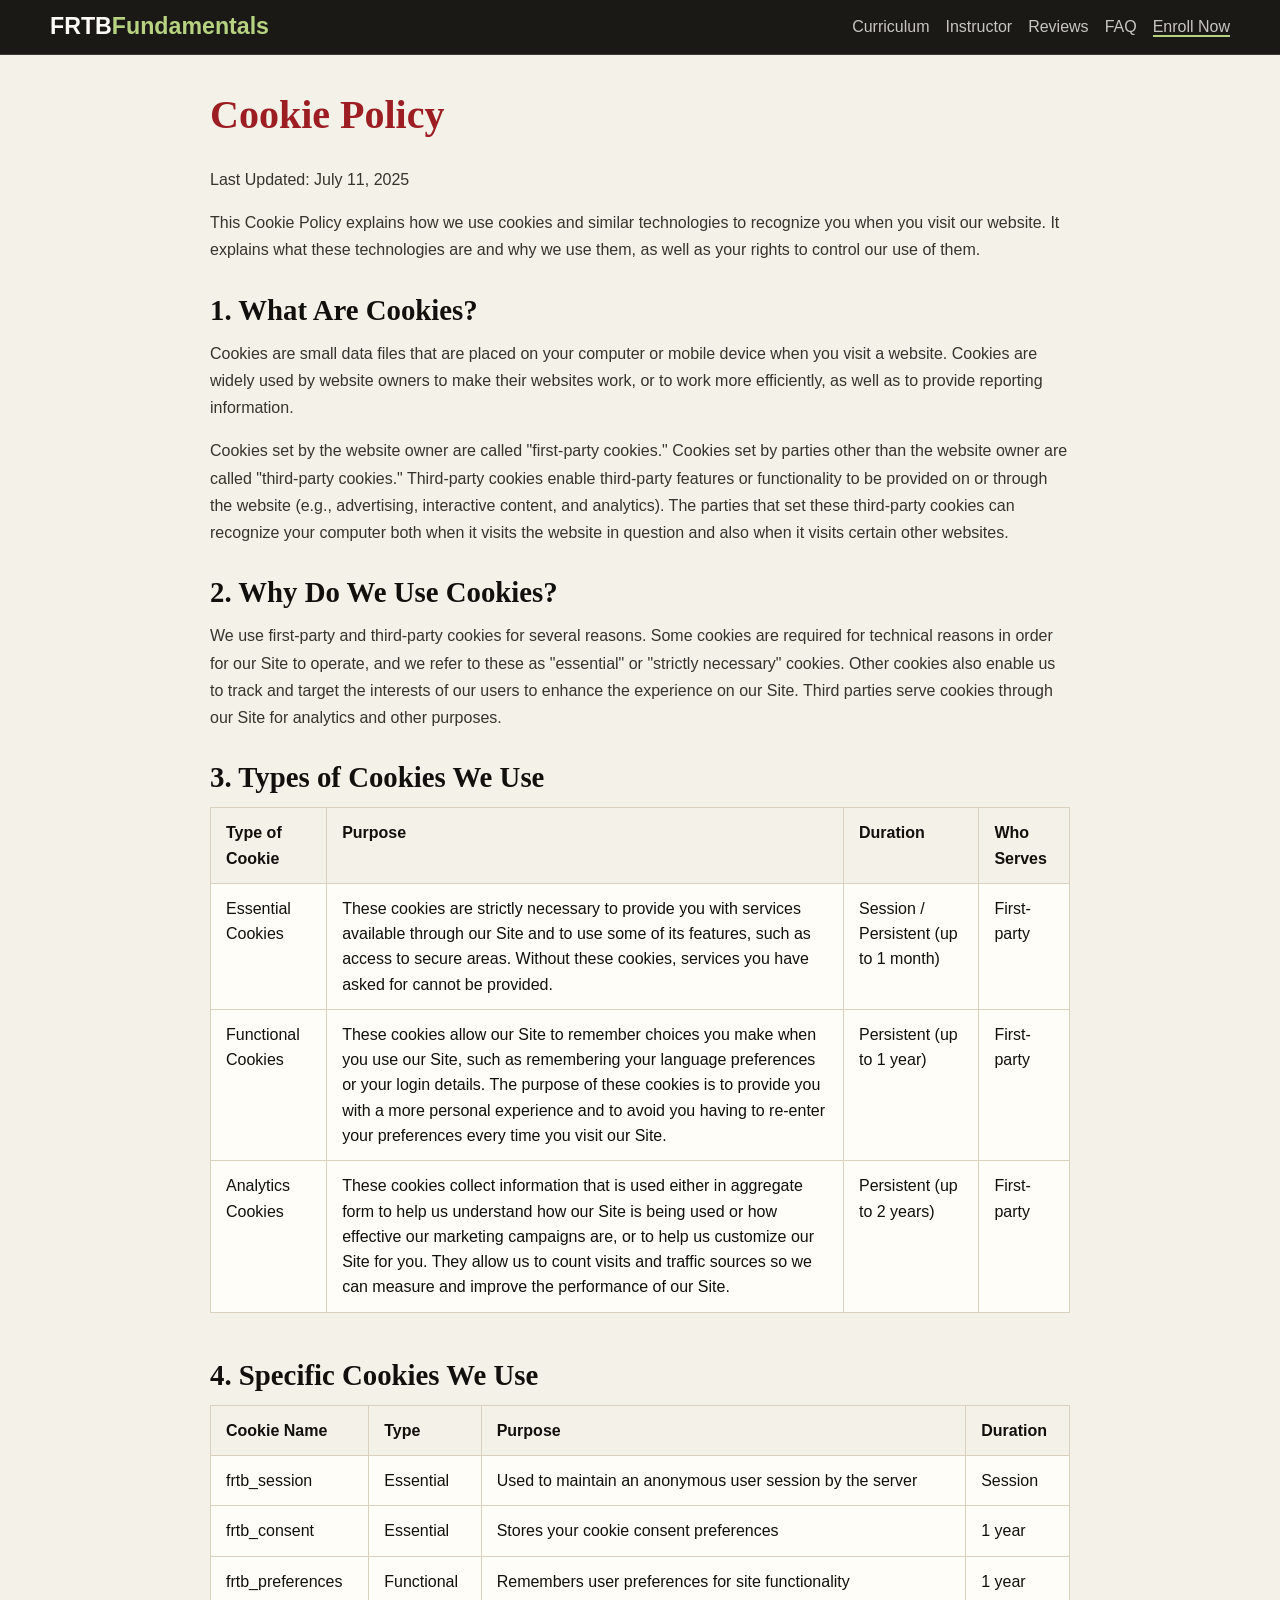
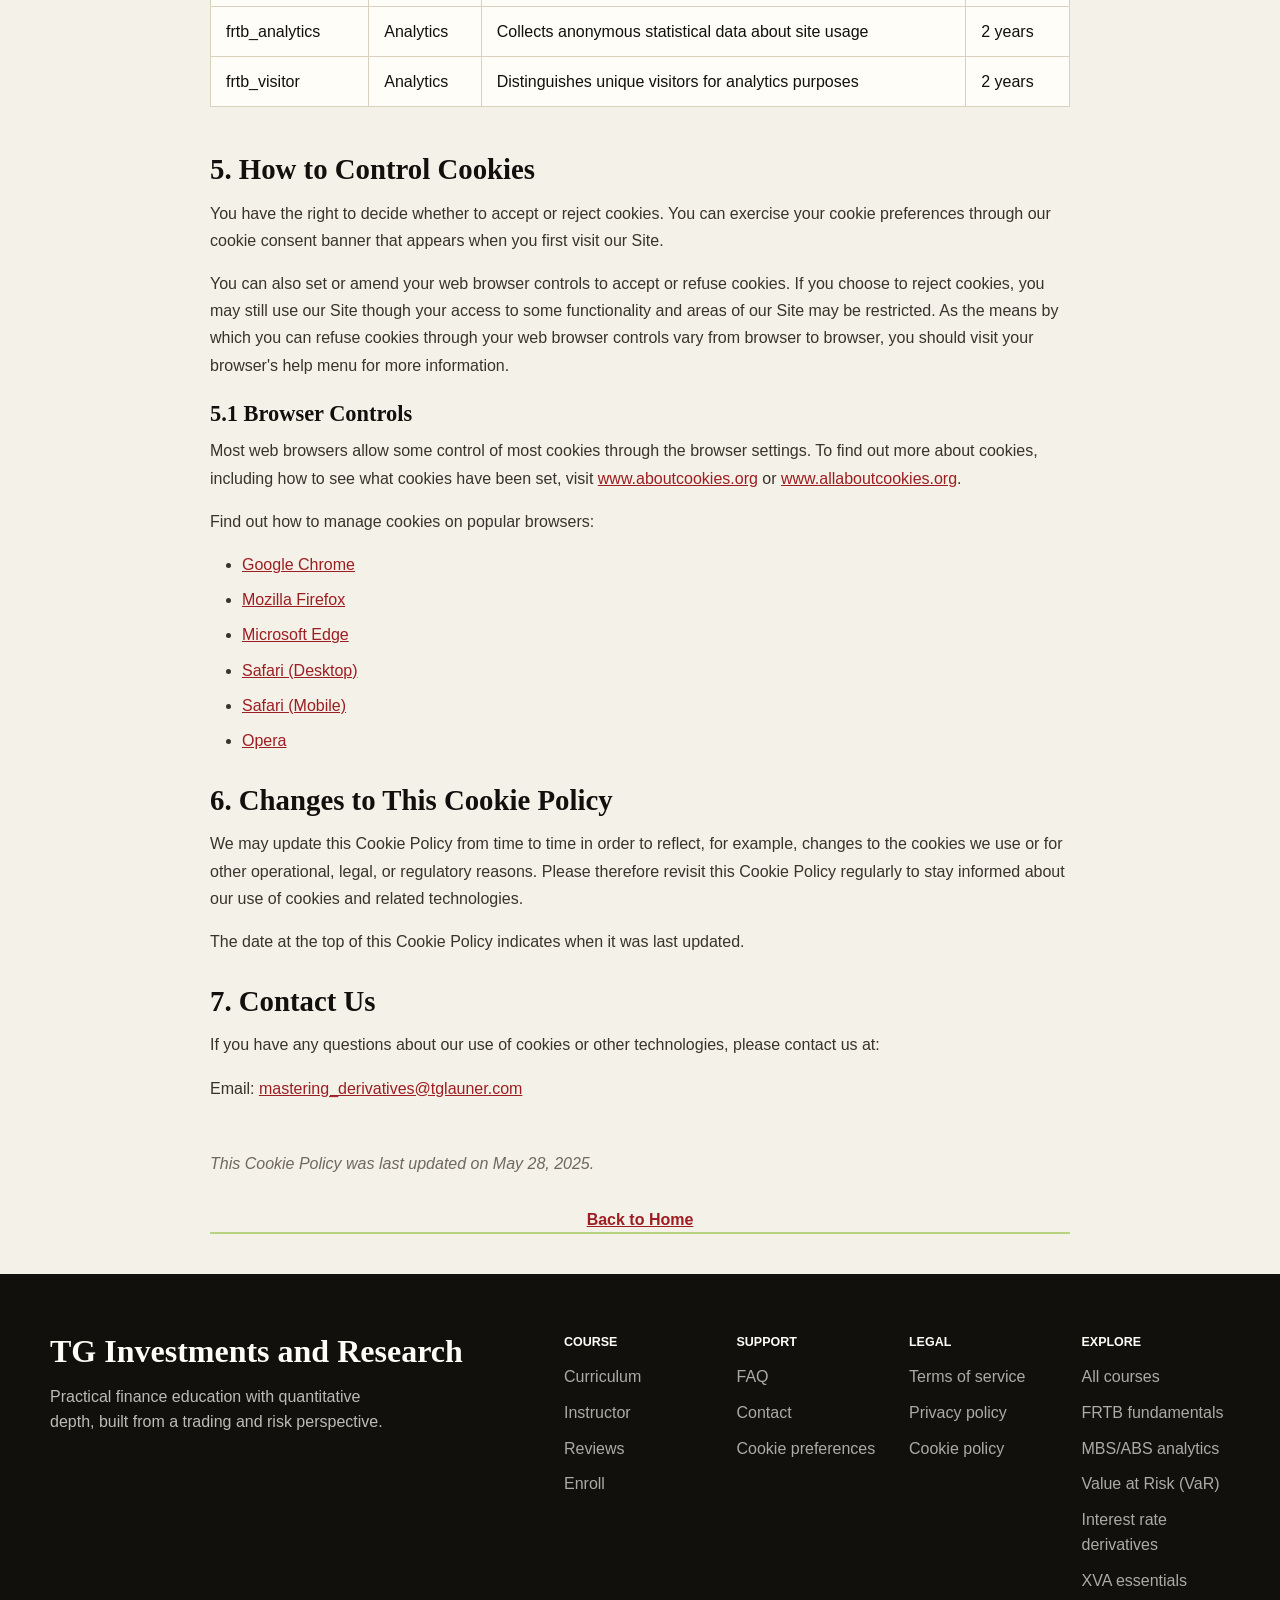
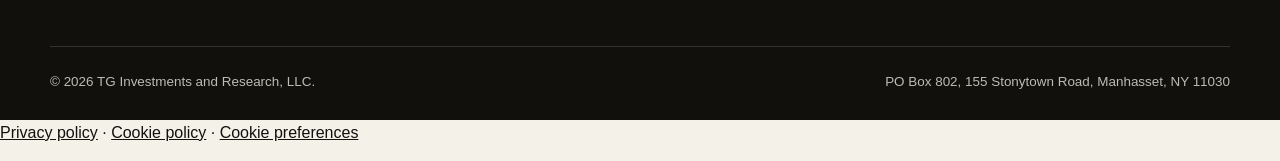
==== commit 37a83249: "Publish shared October course coupons and consent-aware analytics" ====
--- a/cookie-policy.html
+++ b/cookie-policy.html
@@ -99,6 +99,7 @@
             text-align: center;
         }
     </style>
+<link rel="stylesheet" href="/frtb_fundamentals/cookie-styles.css">
 </head>
 <body>
     <header>
@@ -256,5 +257,9 @@
 
     <script src="script.js"></script>
     <script src="footer.js"></script>
+<script src="/frtb_fundamentals/cookie-consent.js?v=20261006"></script>
+<p class="cookie-policy-links"><a href="/frtb_fundamentals/privacy-policy.html">Privacy policy</a> · <a href="/frtb_fundamentals/cookie-policy.html">Cookie policy</a> · <a href="#" id="cookie-preferences-link">Cookie preferences</a></p>
+<script>window.tgAnalyticsConfig = {appId: "frtb_fundamentals", requireConsent: true};</script>
+<script src="https://tglauner.com/visitor_analytics/tracking/tracking.js?v=20261006" defer></script>
 </body>
 </html>
